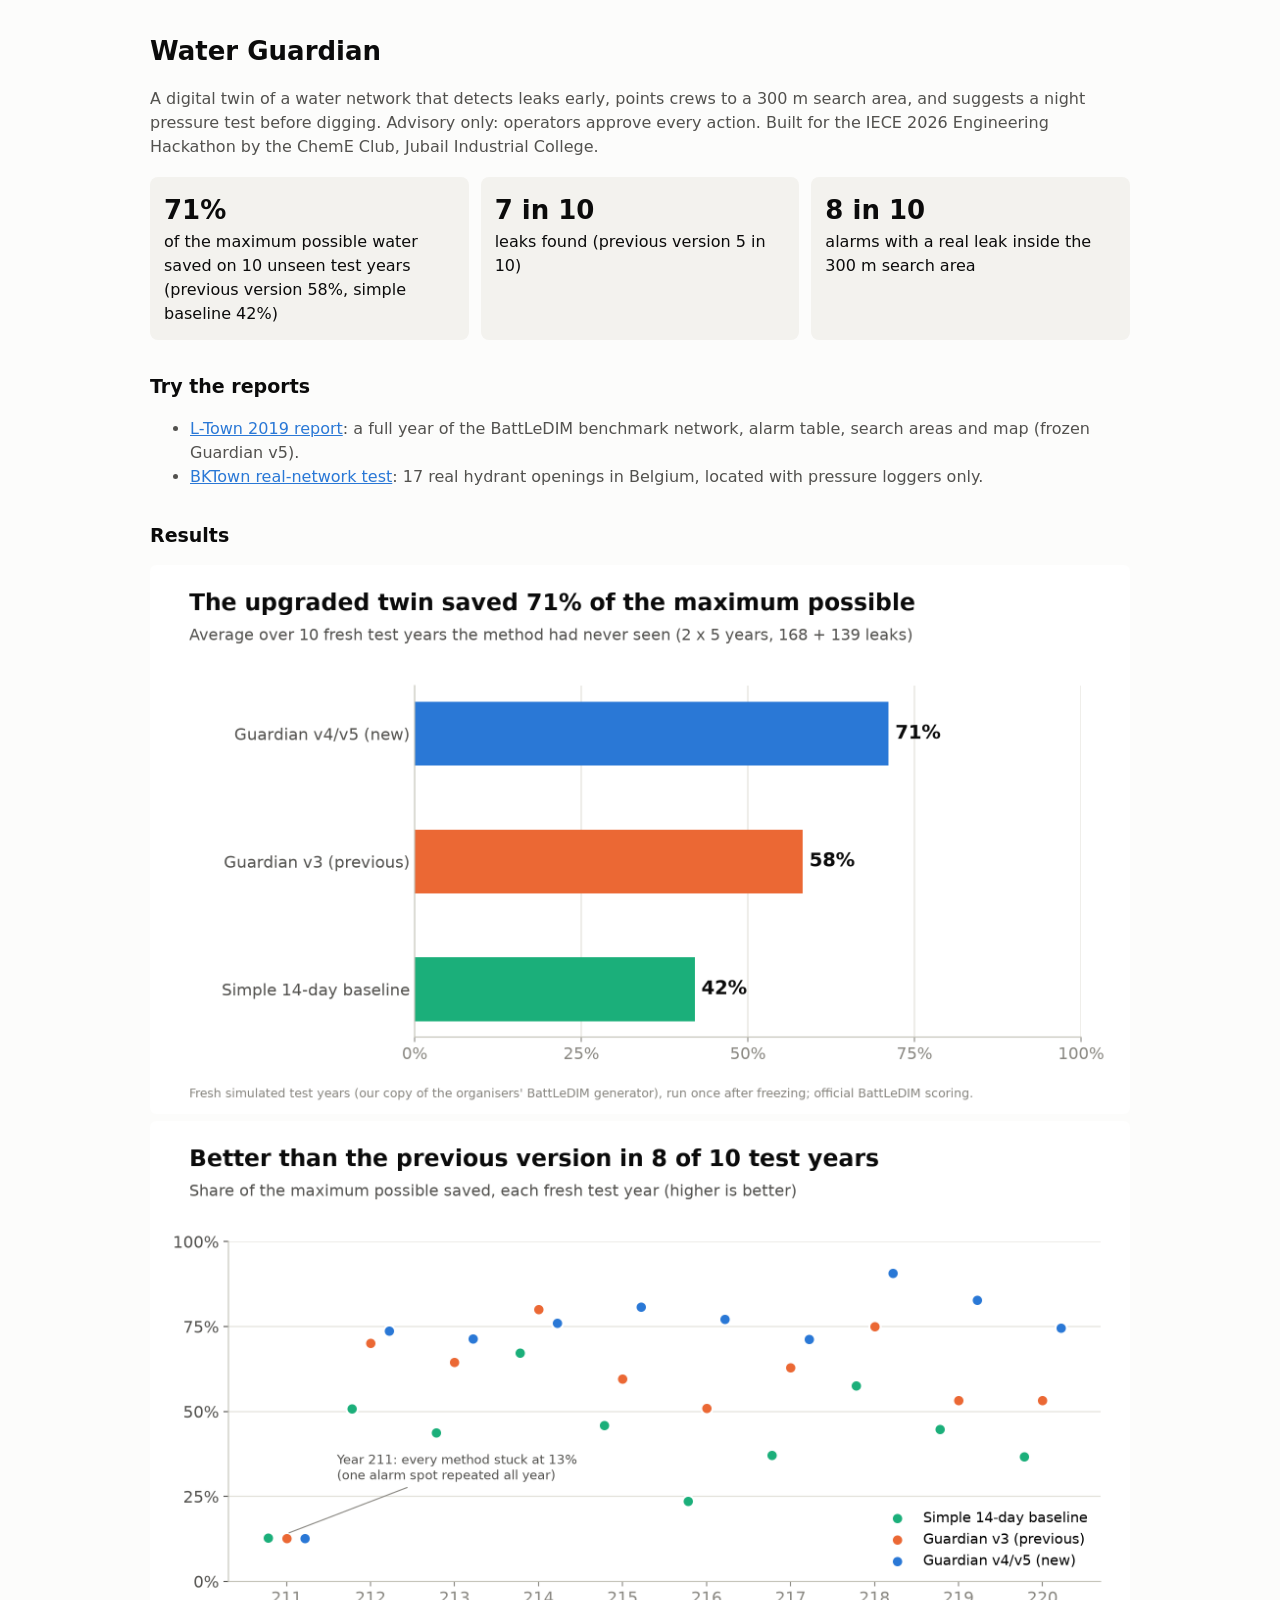
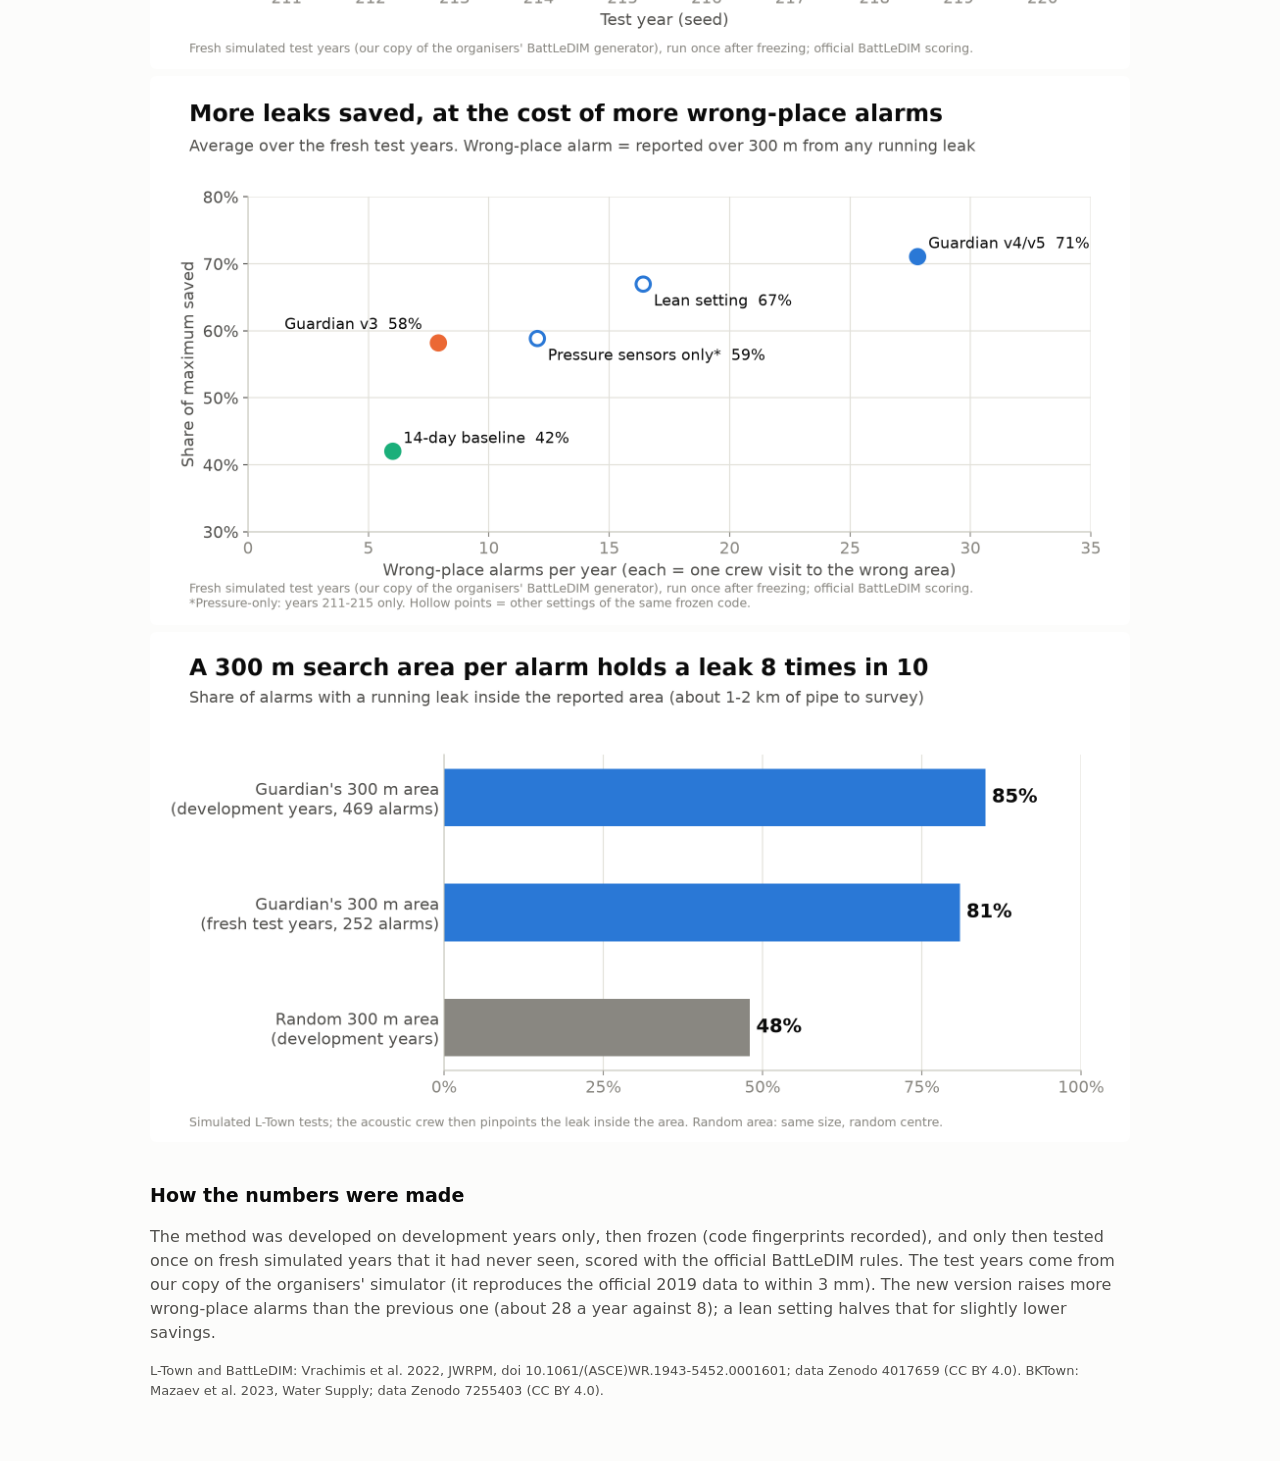
==== index.html @ d19743f0 "Water Guardian demo pages (frozen v5 reports, BKTown test, result figures) Co-Authored-By: Claude Op" ====
<!doctype html><html lang="en"><head><meta charset="utf-8"><meta name="viewport" content="width=device-width,initial-scale=1"><title>Water Guardian demo</title><style>:root{--bg:#fcfcfb;--ink:#0b0b0b;--ink2:#52514e;--line:#e1e0d9;--card:#f3f2ee;--accent:#2a78d6}
@media (prefers-color-scheme: dark){:root:not([data-theme="light"]){--bg:#1a1a19;--ink:#f0efec;--ink2:#c3c2b7;--line:#2c2c2a;--card:#242422;--accent:#3987e5}}
:root[data-theme="dark"]{--bg:#1a1a19;--ink:#f0efec;--ink2:#c3c2b7;--line:#2c2c2a;--card:#242422;--accent:#3987e5}
body{font-family:system-ui,"Segoe UI",sans-serif;max-width:980px;margin:0 auto;padding:24px 16px 48px;background:var(--bg);color:var(--ink);line-height:1.5}
h1{font-size:26px;margin:8px 0} h2{font-size:19px;margin-top:32px} p,li{color:var(--ink2)} a{color:var(--accent)}
.cards{display:grid;grid-template-columns:repeat(auto-fit,minmax(200px,1fr));gap:12px;margin:18px 0}
.card{background:var(--card);border-radius:8px;padding:14px} .card b{display:block;font-size:26px;color:var(--ink)}
img{max-width:100%;height:auto;border-radius:6px;background:#fff} table{border-collapse:collapse;width:100%;font-size:14px}
td,th{border-bottom:1px solid var(--line);padding:6px;text-align:left} .wrap{overflow-x:auto} .small{font-size:13px}</style></head><body><h1>Water Guardian</h1>
<p>A digital twin of a water network that detects leaks early, points crews to a 300 m search area, and suggests a night
pressure test before digging. Advisory only: operators approve every action. Built for the IECE 2026 Engineering
Hackathon by the ChemE Club, Jubail Industrial College.</p>
<div class="cards"><div class="card"><b>71%</b>of the maximum possible water saved on 10 unseen test years (previous version 58%, simple baseline 42%)</div>
<div class="card"><b>7 in 10</b>leaks found (previous version 5 in 10)</div>
<div class="card"><b>8 in 10</b>alarms with a real leak inside the 300 m search area</div></div>
<h2>Try the reports</h2><ul>
<li><a href="ltown_2019.html">L-Town 2019 report</a>: a full year of the BattLeDIM benchmark network, alarm table, search areas and map (frozen Guardian v5).</li>
<li><a href="bktown.html">BKTown real-network test</a>: 17 real hydrant openings in Belgium, located with pressure loggers only.</li></ul>
<h2>Results</h2>
<img src="figures/1_headline_savings.png" alt="Share of the maximum saved: 71% new, 58% previous, 42% baseline">
<img src="figures/3_every_year.png" alt="Share saved in each of the 10 test years">
<img src="figures/4_tradeoff_alarms.png" alt="Savings versus wrong-place alarms">
<img src="figures/5_search_area.png" alt="Search area hit rate">
<h2>How the numbers were made</h2>
<p>The method was developed on development years only, then frozen (code fingerprints recorded), and only then tested once
on fresh simulated years that it had never seen, scored with the official BattLeDIM rules. The test years come from our
copy of the organisers' simulator (it reproduces the official 2019 data to within 3 mm). The new version raises more
wrong-place alarms than the previous one (about 28 a year against 8); a lean setting halves that for slightly lower savings.</p>
<p class="small">L-Town and BattLeDIM: Vrachimis et al. 2022, JWRPM, doi 10.1061/(ASCE)WR.1943-5452.0001601; data Zenodo 4017659 (CC BY 4.0).
BKTown: Mazaev et al. 2023, Water Supply; data Zenodo 7255403 (CC BY 4.0).</p></body></html>
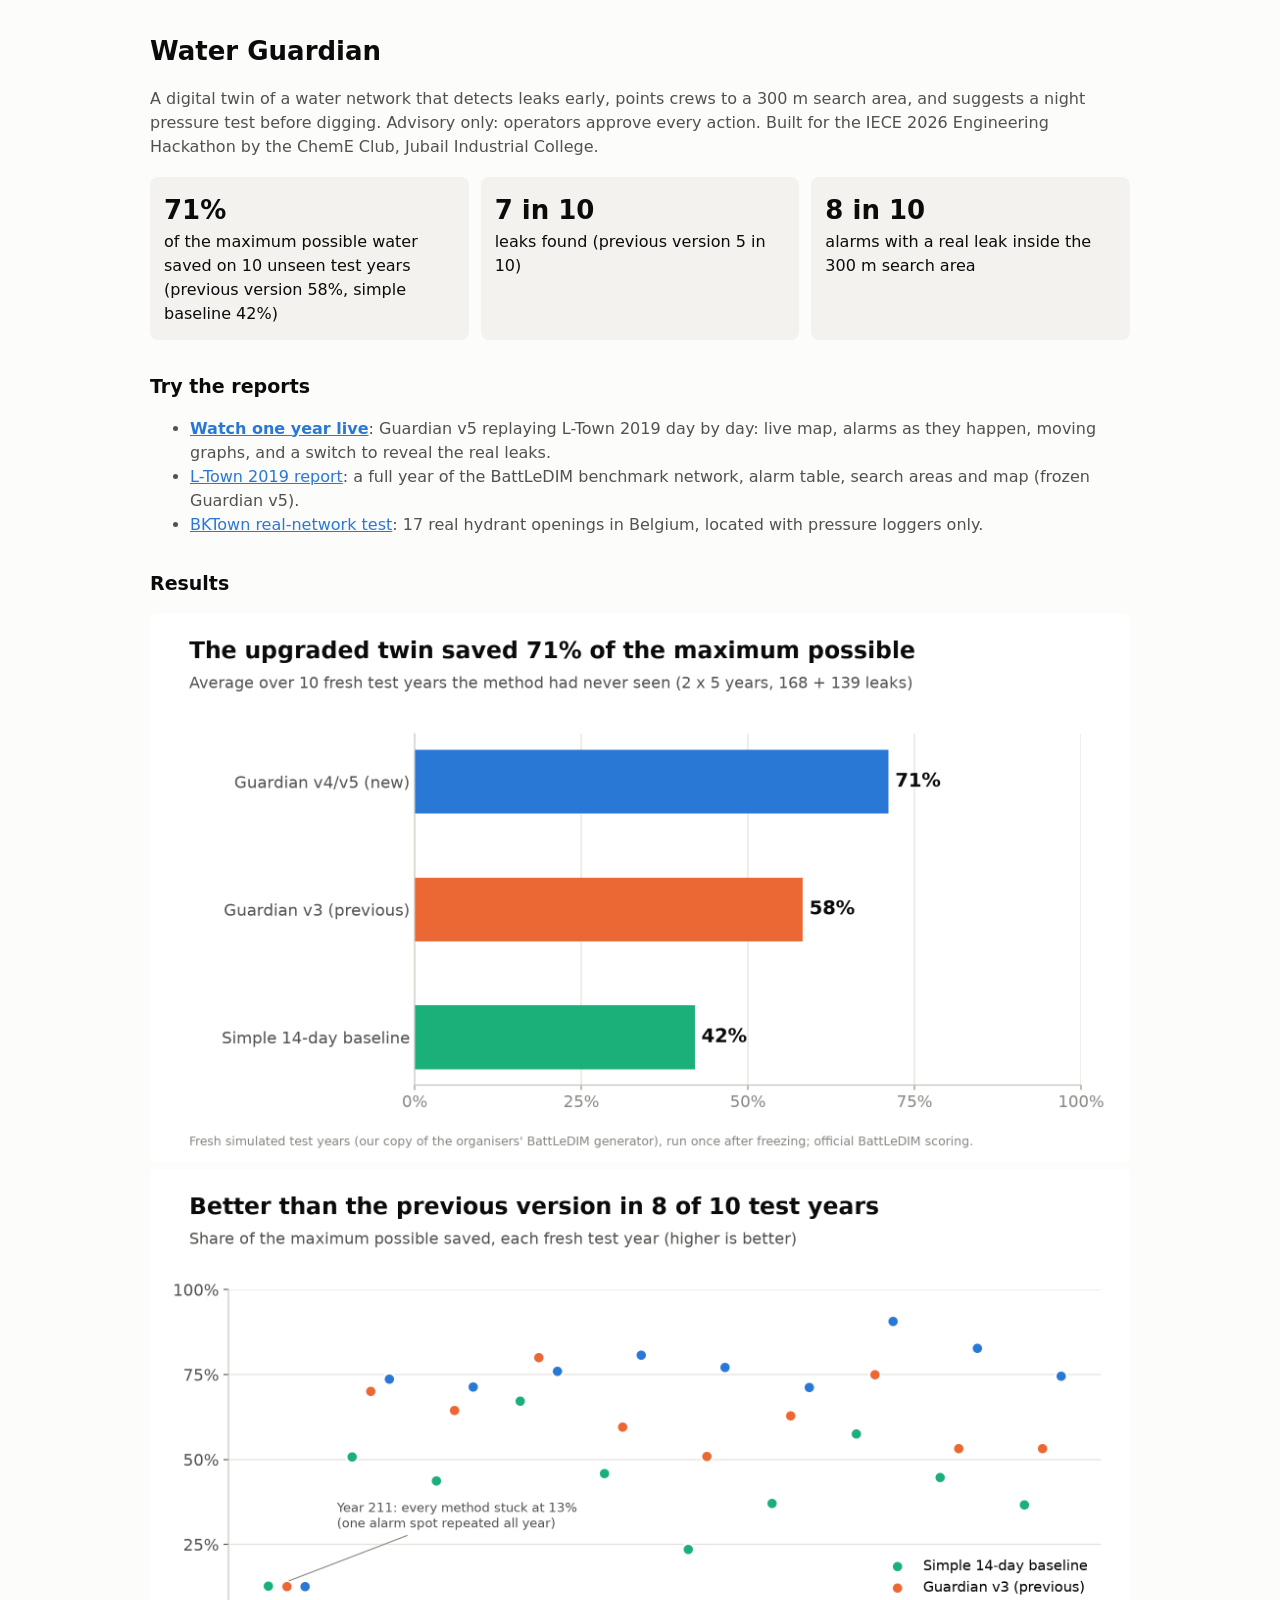
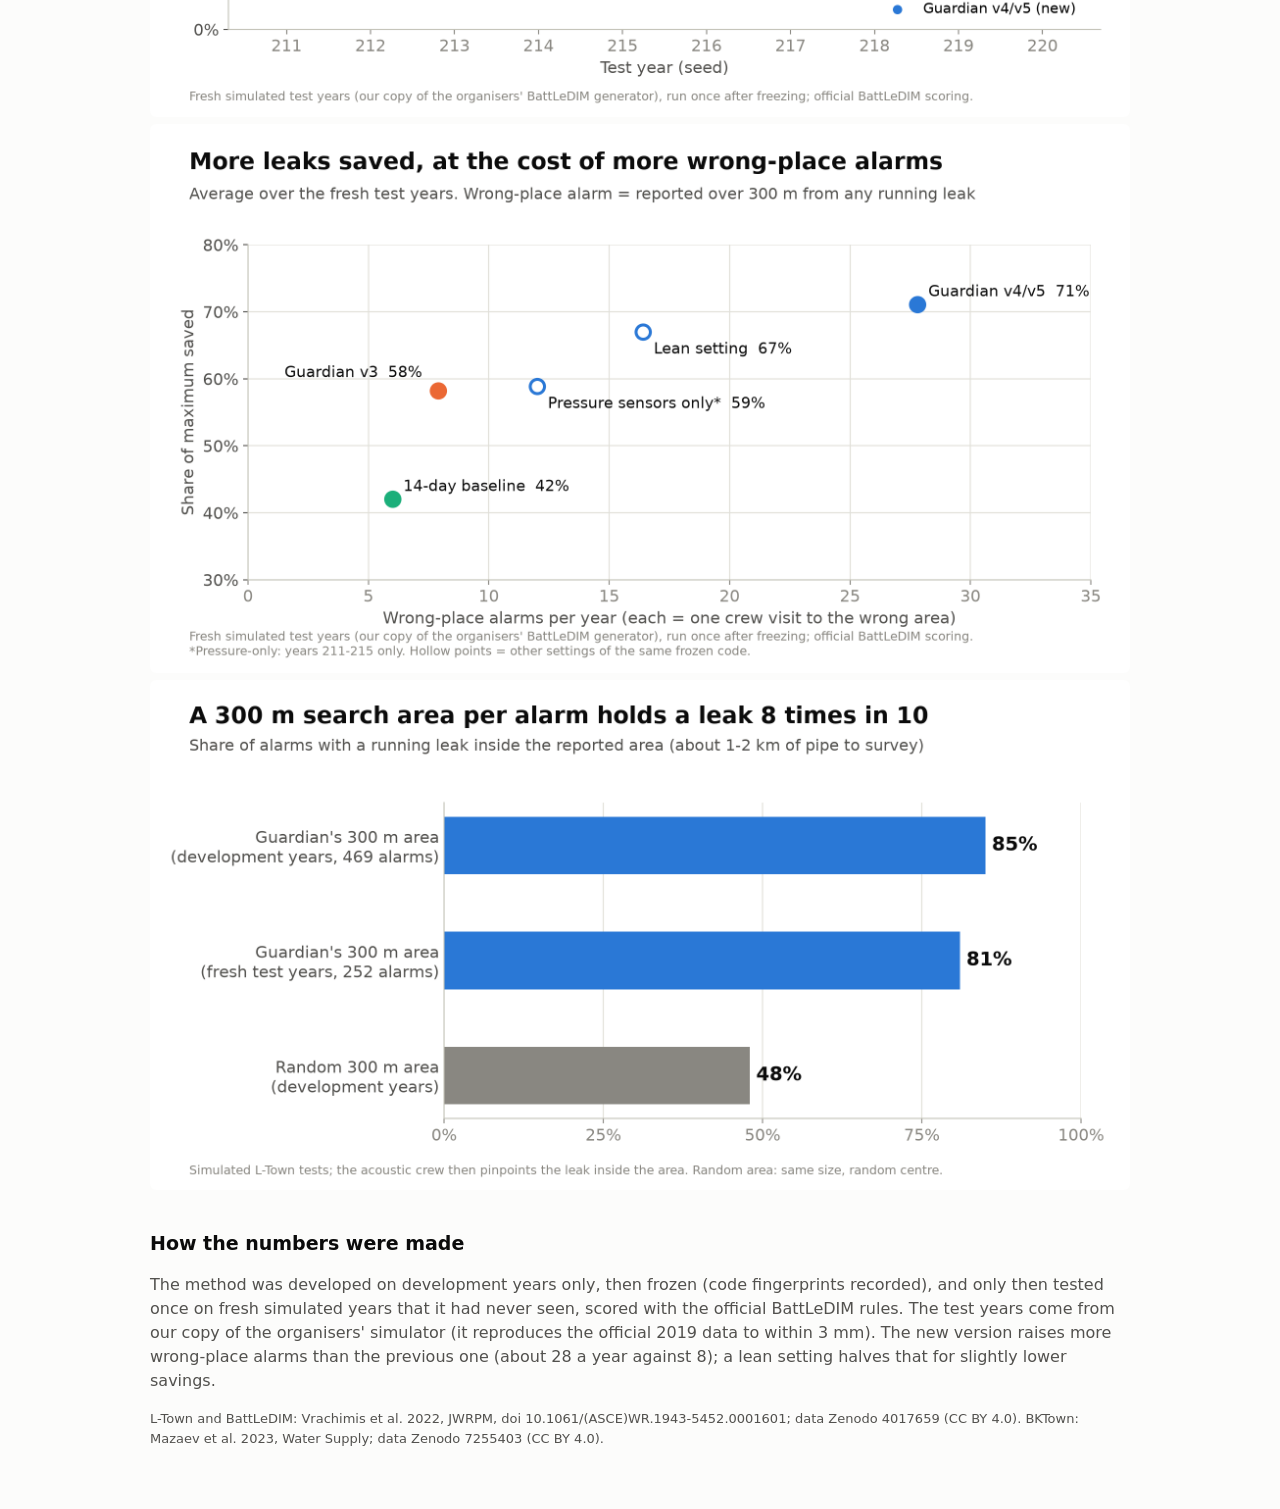
==== commit 606f06cc: "Add the one-year live replay (frozen Guardian v5) Co-Authored-By: Claude Opus 5.5 <noreply@anthropic" ====
--- a/index.html
+++ b/index.html
@@ -14,6 +14,7 @@
 <div class="card"><b>7 in 10</b>leaks found (previous version 5 in 10)</div>
 <div class="card"><b>8 in 10</b>alarms with a real leak inside the 300 m search area</div></div>
 <h2>Try the reports</h2><ul>
+<li><a href="replay.html"><b>Watch one year live</b></a>: Guardian v5 replaying L-Town 2019 day by day: live map, alarms as they happen, moving graphs, and a switch to reveal the real leaks.</li>
 <li><a href="ltown_2019.html">L-Town 2019 report</a>: a full year of the BattLeDIM benchmark network, alarm table, search areas and map (frozen Guardian v5).</li>
 <li><a href="bktown.html">BKTown real-network test</a>: 17 real hydrant openings in Belgium, located with pressure loggers only.</li></ul>
 <h2>Results</h2>
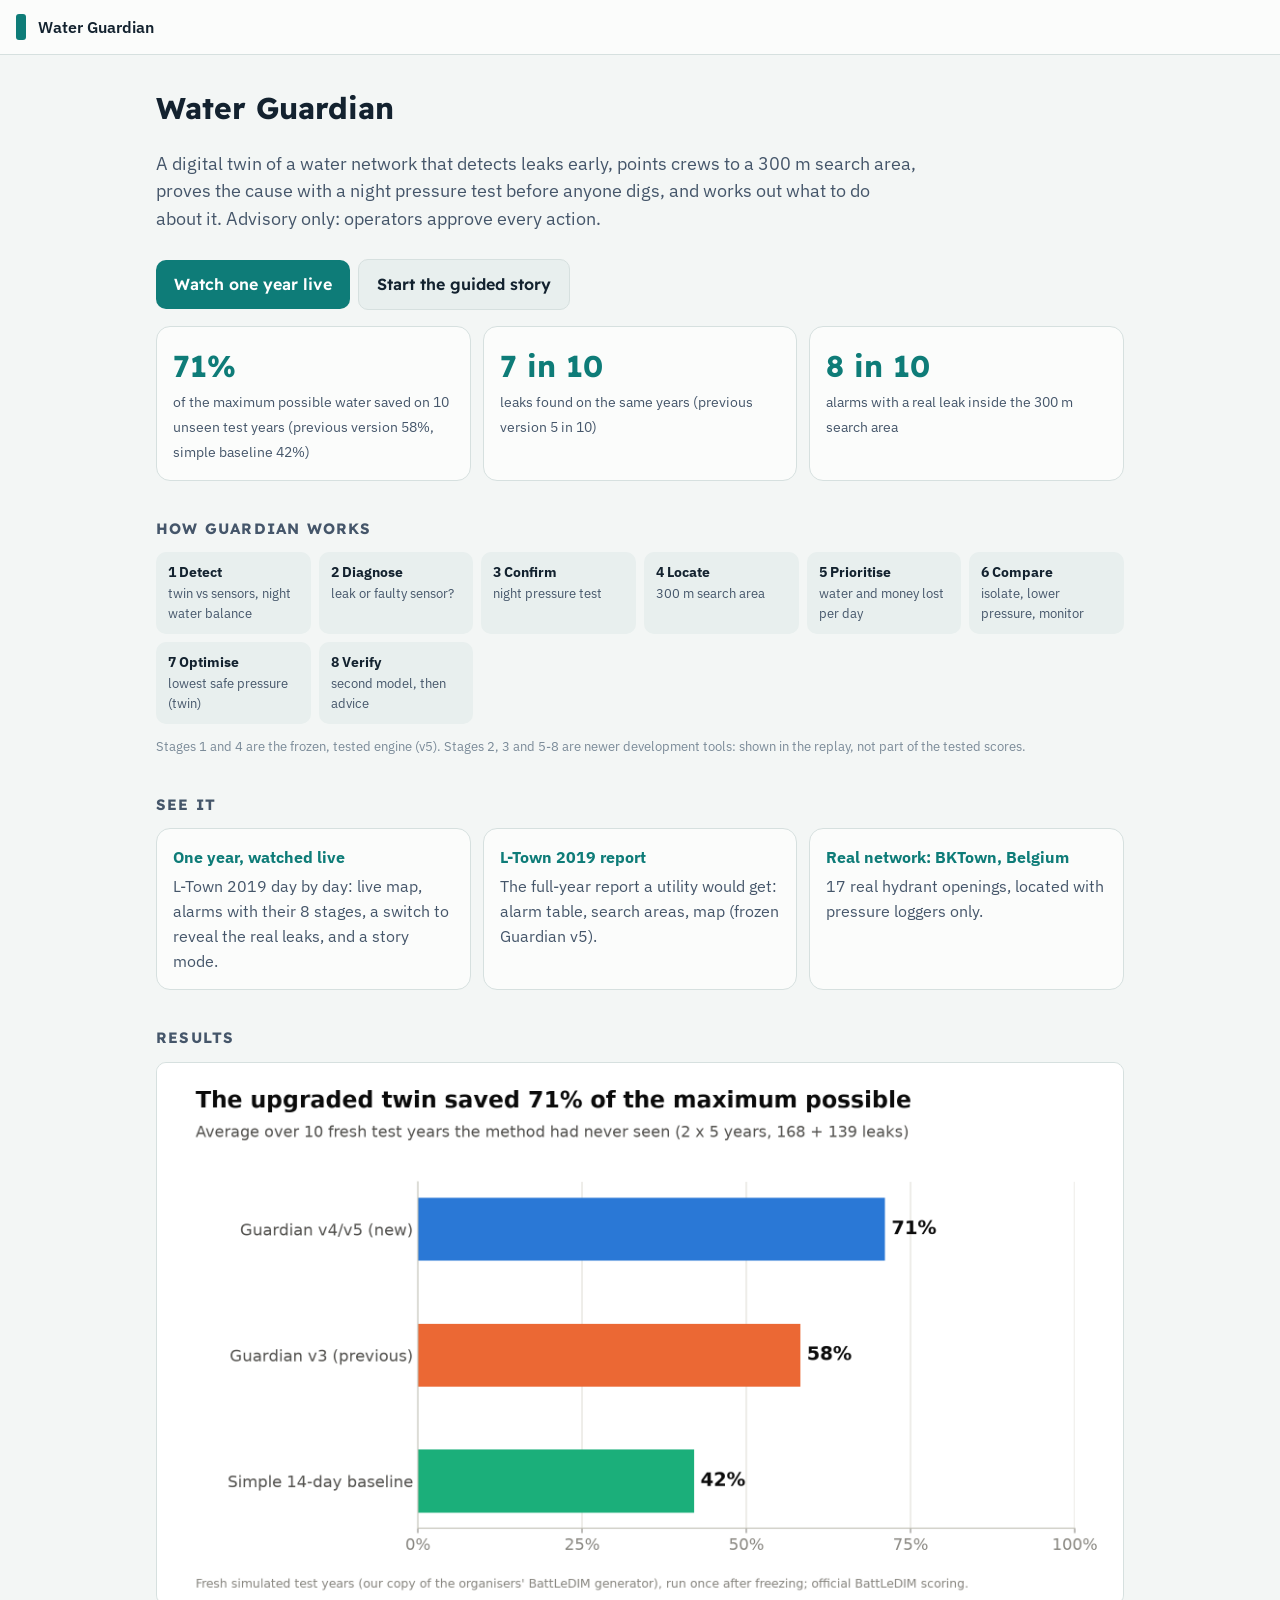
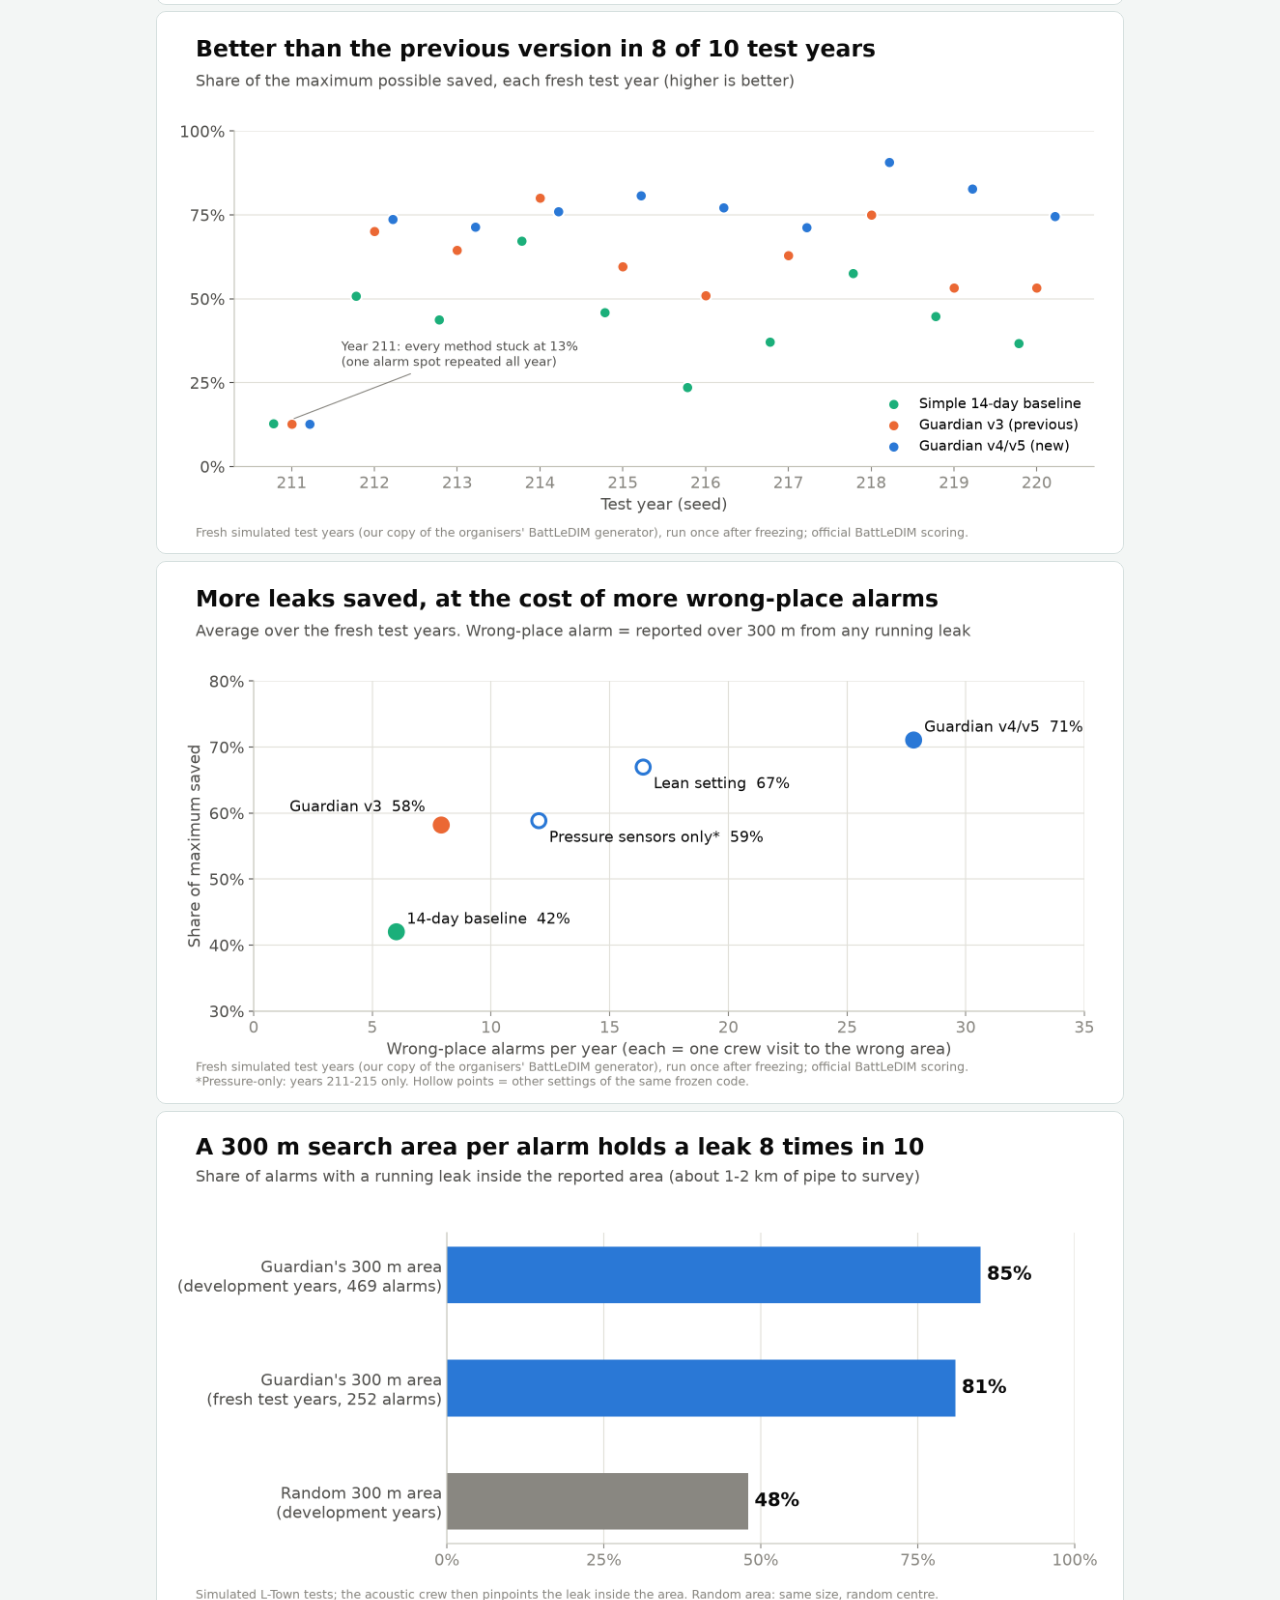
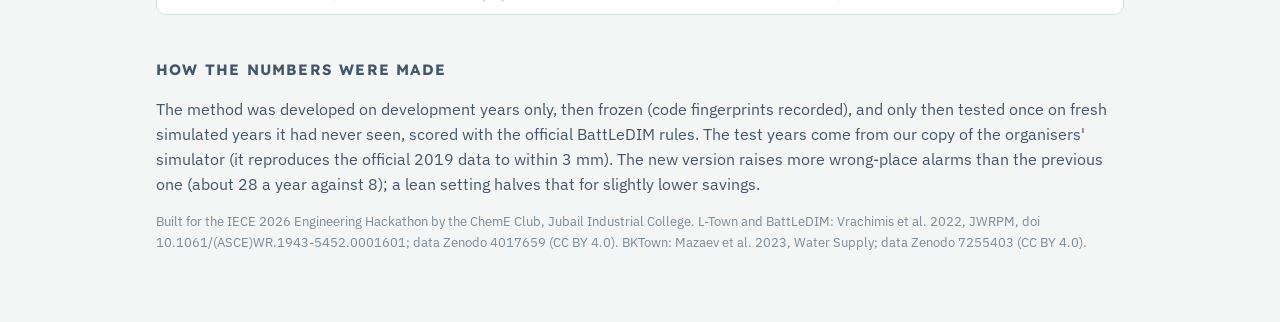
==== commit cd316954: "Site redesign in the replay's style; replay opens story mode from #story" ====
--- a/index.html
+++ b/index.html
@@ -1,31 +1,44 @@
-<!doctype html><html lang="en"><head><meta charset="utf-8"><meta name="viewport" content="width=device-width,initial-scale=1"><title>Water Guardian demo</title><style>:root{--bg:#fcfcfb;--ink:#0b0b0b;--ink2:#52514e;--line:#e1e0d9;--card:#f3f2ee;--accent:#2a78d6}
-@media (prefers-color-scheme: dark){:root:not([data-theme="light"]){--bg:#1a1a19;--ink:#f0efec;--ink2:#c3c2b7;--line:#2c2c2a;--card:#242422;--accent:#3987e5}}
-:root[data-theme="dark"]{--bg:#1a1a19;--ink:#f0efec;--ink2:#c3c2b7;--line:#2c2c2a;--card:#242422;--accent:#3987e5}
-body{font-family:system-ui,"Segoe UI",sans-serif;max-width:980px;margin:0 auto;padding:24px 16px 48px;background:var(--bg);color:var(--ink);line-height:1.5}
-h1{font-size:26px;margin:8px 0} h2{font-size:19px;margin-top:32px} p,li{color:var(--ink2)} a{color:var(--accent)}
-.cards{display:grid;grid-template-columns:repeat(auto-fit,minmax(200px,1fr));gap:12px;margin:18px 0}
-.card{background:var(--card);border-radius:8px;padding:14px} .card b{display:block;font-size:26px;color:var(--ink)}
-img{max-width:100%;height:auto;border-radius:6px;background:#fff} table{border-collapse:collapse;width:100%;font-size:14px}
-td,th{border-bottom:1px solid var(--line);padding:6px;text-align:left} .wrap{overflow-x:auto} .small{font-size:13px}</style></head><body><h1>Water Guardian</h1>
-<p>A digital twin of a water network that detects leaks early, points crews to a 300 m search area, and suggests a night
-pressure test before digging. Advisory only: operators approve every action. Built for the IECE 2026 Engineering
-Hackathon by the ChemE Club, Jubail Industrial College.</p>
-<div class="cards"><div class="card"><b>71%</b>of the maximum possible water saved on 10 unseen test years (previous version 58%, simple baseline 42%)</div>
-<div class="card"><b>7 in 10</b>leaks found (previous version 5 in 10)</div>
-<div class="card"><b>8 in 10</b>alarms with a real leak inside the 300 m search area</div></div>
-<h2>Try the reports</h2><ul>
-<li><a href="replay.html"><b>Watch one year live</b></a>: Guardian v5 replaying L-Town 2019 day by day: live map, alarms as they happen, moving graphs, and a switch to reveal the real leaks.</li>
-<li><a href="ltown_2019.html">L-Town 2019 report</a>: a full year of the BattLeDIM benchmark network, alarm table, search areas and map (frozen Guardian v5).</li>
-<li><a href="bktown.html">BKTown real-network test</a>: 17 real hydrant openings in Belgium, located with pressure loggers only.</li></ul>
+<!doctype html><html lang="en"><head><meta charset="utf-8"><meta name="viewport" content="width=device-width,initial-scale=1"><title>Water Guardian</title><link rel="preconnect" href="https://fonts.googleapis.com"><link href="https://fonts.googleapis.com/css2?family=IBM+Plex+Sans:wght@400;500;600;700&family=Readex+Pro:wght@500;600;700&display=swap" rel="stylesheet"><style>:root{--bg:#F3F6F5;--panel:#FBFCFB;--ink:#13222F;--ink2:#45566A;--muted:#7A8A98;--line:#D6E0DF;--accent:#0E7C78;--card:#E8EFEE;--onaccent:#FFFFFF;--hit:#0E8A5F;--miss:#E07A1F}
+@media (prefers-color-scheme: dark){:root:not([data-theme="light"]){--bg:#0D1B2A;--panel:#13263A;--ink:#EEF4F3;--ink2:#B4C7CC;--muted:#7F96A3;--line:#2A4862;--accent:#3CC4BC;--card:#1A3149;--onaccent:#0D1B2A;--hit:#3CC48A;--miss:#F0A040}}
+:root[data-theme="dark"]{--bg:#0D1B2A;--panel:#13263A;--ink:#EEF4F3;--ink2:#B4C7CC;--muted:#7F96A3;--line:#2A4862;--accent:#3CC4BC;--card:#1A3149;--onaccent:#0D1B2A;--hit:#3CC48A;--miss:#F0A040}
+*{box-sizing:border-box} body{margin:0;background:var(--bg);color:var(--ink);font-family:"IBM Plex Sans",system-ui,"Segoe UI",sans-serif;line-height:1.55;font-variant-numeric:tabular-nums}
+h1,h2,.big,.card b,.btn{font-family:"Readex Pro","IBM Plex Sans",system-ui,sans-serif}
+.bar{display:flex;align-items:center;gap:12px;padding:14px 16px;background:var(--panel);border-bottom:1px solid var(--line)} .bar a{color:var(--ink);text-decoration:none;font-weight:600}
+.brand{width:10px;height:26px;border-radius:3px;background:var(--accent);display:inline-block}
+main{max-width:1000px;margin:0 auto;padding:20px 16px 56px} h1{font-size:30px;margin:10px 0 6px} h2{font-size:15px;letter-spacing:1.2px;text-transform:uppercase;color:var(--ink2);margin:36px 0 12px}
+p,li{color:var(--ink2)} a{color:var(--accent)} .lead{font-size:18px;color:var(--ink2);max-width:760px}
+.btn{display:inline-block;background:var(--accent);color:var(--onaccent);padding:12px 18px;border-radius:10px;font-weight:600;text-decoration:none;margin:8px 8px 0 0} .btn.ghost{background:var(--card);color:var(--ink);border:1px solid var(--line)}
+.cards{display:grid;grid-template-columns:repeat(auto-fit,minmax(210px,1fr));gap:12px;margin:16px 0}
+.card{background:var(--panel);border:1px solid var(--line);border-radius:14px;padding:16px} .card b{display:block;font-size:30px;color:var(--accent)} .card span{font-size:14px;color:var(--ink2)}
+.stages{display:grid;grid-template-columns:repeat(auto-fit,minmax(150px,1fr));gap:8px} .st{background:var(--card);border-radius:10px;padding:10px 12px;font-size:13px;color:var(--ink2)} .st b{display:block;color:var(--ink);font-size:14px}
+.links{display:grid;grid-template-columns:repeat(auto-fit,minmax(260px,1fr));gap:12px} .links a{display:block;background:var(--panel);border:1px solid var(--line);border-radius:14px;padding:16px;text-decoration:none;color:var(--ink2)} .links a b{display:block;color:var(--accent);font-size:16px;margin-bottom:4px}
+img{max-width:100%;height:auto;border-radius:10px;background:#fff;border:1px solid var(--line)} table{border-collapse:collapse;width:100%;font-size:14px}
+td,th{border-bottom:1px solid var(--line);padding:6px;text-align:left} .wrap{overflow-x:auto} .small{font-size:13px;color:var(--muted)}</style></head><body><div class="bar"><span class="brand"></span><a href="index.html">Water Guardian</a></div><main><h1>Water Guardian</h1>
+<p class="lead">A digital twin of a water network that detects leaks early, points crews to a 300 m search area, proves the cause
+with a night pressure test before anyone digs, and works out what to do about it. Advisory only: operators approve every action.</p>
+<a class="btn" href="replay.html">Watch one year live</a><a class="btn ghost" href="replay.html#story">Start the guided story</a>
+<div class="cards"><div class="card"><b>71%</b><span>of the maximum possible water saved on 10 unseen test years (previous version 58%, simple baseline 42%)</span></div>
+<div class="card"><b>7 in 10</b><span>leaks found on the same years (previous version 5 in 10)</span></div>
+<div class="card"><b>8 in 10</b><span>alarms with a real leak inside the 300 m search area</span></div></div>
+<h2>How Guardian works</h2>
+<div class="stages"><div class="st"><b>1 Detect</b>twin vs sensors, night water balance</div><div class="st"><b>2 Diagnose</b>leak or faulty sensor?</div>
+<div class="st"><b>3 Confirm</b>night pressure test</div><div class="st"><b>4 Locate</b>300 m search area</div><div class="st"><b>5 Prioritise</b>water and money lost per day</div>
+<div class="st"><b>6 Compare</b>isolate, lower pressure, monitor</div><div class="st"><b>7 Optimise</b>lowest safe pressure (twin)</div><div class="st"><b>8 Verify</b>second model, then advice</div></div>
+<p class="small">Stages 1 and 4 are the frozen, tested engine (v5). Stages 2, 3 and 5-8 are newer development tools: shown in the replay, not part of the tested scores.</p>
+<h2>See it</h2><div class="links">
+<a href="replay.html"><b>One year, watched live</b>L-Town 2019 day by day: live map, alarms with their 8 stages, a switch to reveal the real leaks, and a story mode.</a>
+<a href="ltown_2019.html"><b>L-Town 2019 report</b>The full-year report a utility would get: alarm table, search areas, map (frozen Guardian v5).</a>
+<a href="bktown.html"><b>Real network: BKTown, Belgium</b>17 real hydrant openings, located with pressure loggers only.</a></div>
 <h2>Results</h2>
 <img src="figures/1_headline_savings.png" alt="Share of the maximum saved: 71% new, 58% previous, 42% baseline">
 <img src="figures/3_every_year.png" alt="Share saved in each of the 10 test years">
 <img src="figures/4_tradeoff_alarms.png" alt="Savings versus wrong-place alarms">
 <img src="figures/5_search_area.png" alt="Search area hit rate">
 <h2>How the numbers were made</h2>
-<p>The method was developed on development years only, then frozen (code fingerprints recorded), and only then tested once
-on fresh simulated years that it had never seen, scored with the official BattLeDIM rules. The test years come from our
-copy of the organisers' simulator (it reproduces the official 2019 data to within 3 mm). The new version raises more
-wrong-place alarms than the previous one (about 28 a year against 8); a lean setting halves that for slightly lower savings.</p>
-<p class="small">L-Town and BattLeDIM: Vrachimis et al. 2022, JWRPM, doi 10.1061/(ASCE)WR.1943-5452.0001601; data Zenodo 4017659 (CC BY 4.0).
-BKTown: Mazaev et al. 2023, Water Supply; data Zenodo 7255403 (CC BY 4.0).</p></body></html>+<p>The method was developed on development years only, then frozen (code fingerprints recorded), and only then tested once on fresh
+simulated years it had never seen, scored with the official BattLeDIM rules. The test years come from our copy of the organisers'
+simulator (it reproduces the official 2019 data to within 3 mm). The new version raises more wrong-place alarms than the previous one
+(about 28 a year against 8); a lean setting halves that for slightly lower savings.</p>
+<p class="small">Built for the IECE 2026 Engineering Hackathon by the ChemE Club, Jubail Industrial College.
+L-Town and BattLeDIM: Vrachimis et al. 2022, JWRPM, doi 10.1061/(ASCE)WR.1943-5452.0001601; data Zenodo 4017659 (CC BY 4.0).
+BKTown: Mazaev et al. 2023, Water Supply; data Zenodo 7255403 (CC BY 4.0).</p></main></body></html>
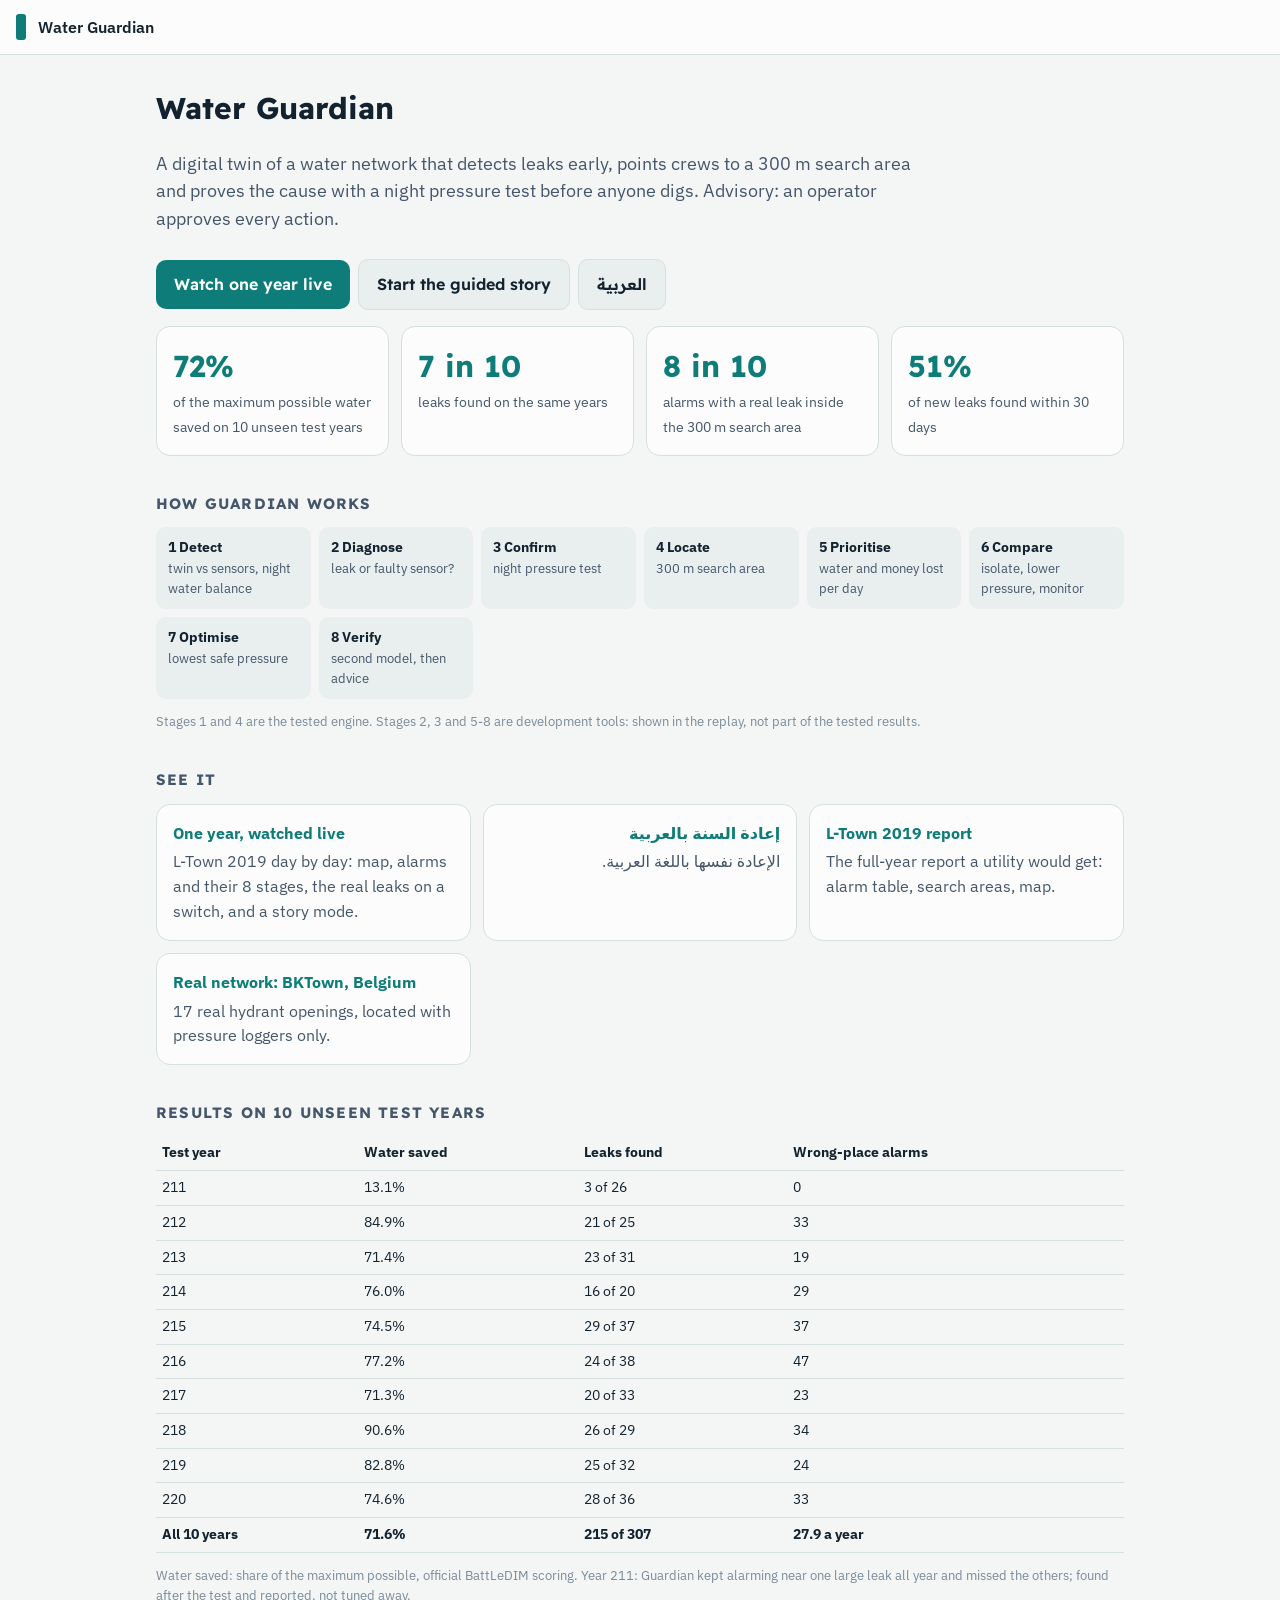
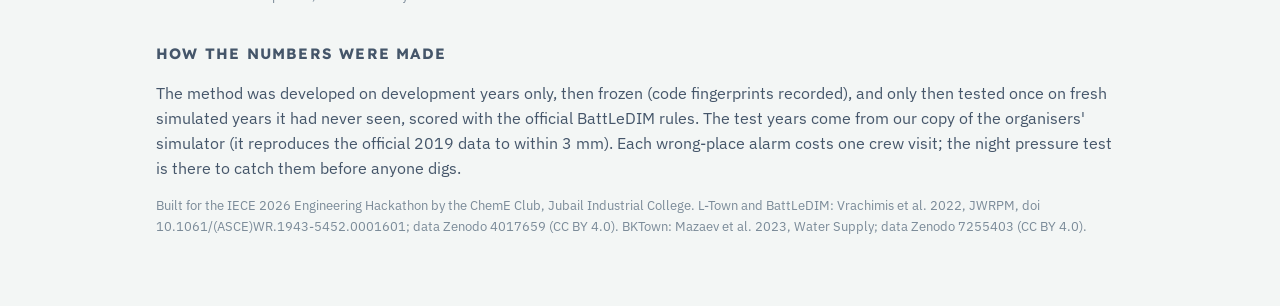
==== commit 9ba03f8a: "Site: Guardian's own results only (72%, 7 in 10, 8 in 10, 51% within 30 days; per-year table), short" ====
--- a/index.html
+++ b/index.html
@@ -14,31 +14,32 @@
 .links{display:grid;grid-template-columns:repeat(auto-fit,minmax(260px,1fr));gap:12px} .links a{display:block;background:var(--panel);border:1px solid var(--line);border-radius:14px;padding:16px;text-decoration:none;color:var(--ink2)} .links a b{display:block;color:var(--accent);font-size:16px;margin-bottom:4px}
 img{max-width:100%;height:auto;border-radius:10px;background:#fff;border:1px solid var(--line)} table{border-collapse:collapse;width:100%;font-size:14px}
 td,th{border-bottom:1px solid var(--line);padding:6px;text-align:left} .wrap{overflow-x:auto} .small{font-size:13px;color:var(--muted)}</style></head><body><div class="bar"><span class="brand"></span><a href="index.html">Water Guardian</a></div><main><h1>Water Guardian</h1>
-<p class="lead">A digital twin of a water network that detects leaks early, points crews to a 300 m search area, proves the cause
-with a night pressure test before anyone digs, and works out what to do about it. Advisory only: operators approve every action.</p>
-<a class="btn" href="replay.html">Watch one year live</a><a class="btn ghost" href="replay.html#story">Start the guided story</a>
-<div class="cards"><div class="card"><b>71%</b><span>of the maximum possible water saved on 10 unseen test years (previous version 58%, simple baseline 42%)</span></div>
-<div class="card"><b>7 in 10</b><span>leaks found on the same years (previous version 5 in 10)</span></div>
-<div class="card"><b>8 in 10</b><span>alarms with a real leak inside the 300 m search area</span></div></div>
+<p class="lead">A digital twin of a water network that detects leaks early, points crews to a 300 m search area and proves the
+cause with a night pressure test before anyone digs. Advisory: an operator approves every action.</p>
+<a class="btn" href="replay.html">Watch one year live</a><a class="btn ghost" href="replay.html#story">Start the guided story</a><a class="btn ghost" href="replay_ar.html" lang="ar">العربية</a>
+<div class="cards"><div class="card"><b>72%</b><span>of the maximum possible water saved on 10 unseen test years</span></div>
+<div class="card"><b>7 in 10</b><span>leaks found on the same years</span></div>
+<div class="card"><b>8 in 10</b><span>alarms with a real leak inside the 300 m search area</span></div>
+<div class="card"><b>51%</b><span>of new leaks found within 30 days</span></div></div>
 <h2>How Guardian works</h2>
 <div class="stages"><div class="st"><b>1 Detect</b>twin vs sensors, night water balance</div><div class="st"><b>2 Diagnose</b>leak or faulty sensor?</div>
 <div class="st"><b>3 Confirm</b>night pressure test</div><div class="st"><b>4 Locate</b>300 m search area</div><div class="st"><b>5 Prioritise</b>water and money lost per day</div>
-<div class="st"><b>6 Compare</b>isolate, lower pressure, monitor</div><div class="st"><b>7 Optimise</b>lowest safe pressure (twin)</div><div class="st"><b>8 Verify</b>second model, then advice</div></div>
-<p class="small">Stages 1 and 4 are the frozen, tested engine (v5). Stages 2, 3 and 5-8 are newer development tools: shown in the replay, not part of the tested scores.</p>
+<div class="st"><b>6 Compare</b>isolate, lower pressure, monitor</div><div class="st"><b>7 Optimise</b>lowest safe pressure</div><div class="st"><b>8 Verify</b>second model, then advice</div></div>
+<p class="small">Stages 1 and 4 are the tested engine. Stages 2, 3 and 5-8 are development tools: shown in the replay, not part of the tested results.</p>
 <h2>See it</h2><div class="links">
-<a href="replay.html"><b>One year, watched live</b>L-Town 2019 day by day: live map, alarms with their 8 stages, a switch to reveal the real leaks, and a story mode.</a>
-<a href="ltown_2019.html"><b>L-Town 2019 report</b>The full-year report a utility would get: alarm table, search areas, map (frozen Guardian v5).</a>
+<a href="replay.html"><b>One year, watched live</b>L-Town 2019 day by day: map, alarms and their 8 stages, the real leaks on a switch, and a story mode.</a>
+<a href="replay_ar.html" lang="ar" dir="rtl"><b>إعادة السنة بالعربية</b>الإعادة نفسها باللغة العربية.</a>
+<a href="ltown_2019.html"><b>L-Town 2019 report</b>The full-year report a utility would get: alarm table, search areas, map.</a>
 <a href="bktown.html"><b>Real network: BKTown, Belgium</b>17 real hydrant openings, located with pressure loggers only.</a></div>
-<h2>Results</h2>
-<img src="figures/1_headline_savings.png" alt="Share of the maximum saved: 71% new, 58% previous, 42% baseline">
-<img src="figures/3_every_year.png" alt="Share saved in each of the 10 test years">
-<img src="figures/4_tradeoff_alarms.png" alt="Savings versus wrong-place alarms">
-<img src="figures/5_search_area.png" alt="Search area hit rate">
+<h2>Results on 10 unseen test years</h2>
+<div class="wrap"><table><tr><th>Test year</th><th>Water saved</th><th>Leaks found</th><th>Wrong-place alarms</th></tr><tr><td>211</td><td>13.1%</td><td>3 of 26</td><td>0</td></tr><tr><td>212</td><td>84.9%</td><td>21 of 25</td><td>33</td></tr><tr><td>213</td><td>71.4%</td><td>23 of 31</td><td>19</td></tr><tr><td>214</td><td>76.0%</td><td>16 of 20</td><td>29</td></tr><tr><td>215</td><td>74.5%</td><td>29 of 37</td><td>37</td></tr><tr><td>216</td><td>77.2%</td><td>24 of 38</td><td>47</td></tr><tr><td>217</td><td>71.3%</td><td>20 of 33</td><td>23</td></tr><tr><td>218</td><td>90.6%</td><td>26 of 29</td><td>34</td></tr><tr><td>219</td><td>82.8%</td><td>25 of 32</td><td>24</td></tr><tr><td>220</td><td>74.6%</td><td>28 of 36</td><td>33</td></tr><tr><td><b>All 10 years</b></td><td><b>71.6%</b></td><td><b>215 of 307</b></td><td><b>27.9 a year</b></td></tr></table></div>
+<p class="small">Water saved: share of the maximum possible, official BattLeDIM scoring. Year 211: Guardian kept alarming near one
+large leak all year and missed the others; found after the test and reported, not tuned away.</p>
 <h2>How the numbers were made</h2>
 <p>The method was developed on development years only, then frozen (code fingerprints recorded), and only then tested once on fresh
 simulated years it had never seen, scored with the official BattLeDIM rules. The test years come from our copy of the organisers'
-simulator (it reproduces the official 2019 data to within 3 mm). The new version raises more wrong-place alarms than the previous one
-(about 28 a year against 8); a lean setting halves that for slightly lower savings.</p>
+simulator (it reproduces the official 2019 data to within 3 mm). Each wrong-place alarm costs one crew visit; the night pressure
+test is there to catch them before anyone digs.</p>
 <p class="small">Built for the IECE 2026 Engineering Hackathon by the ChemE Club, Jubail Industrial College.
 L-Town and BattLeDIM: Vrachimis et al. 2022, JWRPM, doi 10.1061/(ASCE)WR.1943-5452.0001601; data Zenodo 4017659 (CC BY 4.0).
 BKTown: Mazaev et al. 2023, Water Supply; data Zenodo 7255403 (CC BY 4.0).</p></main></body></html>
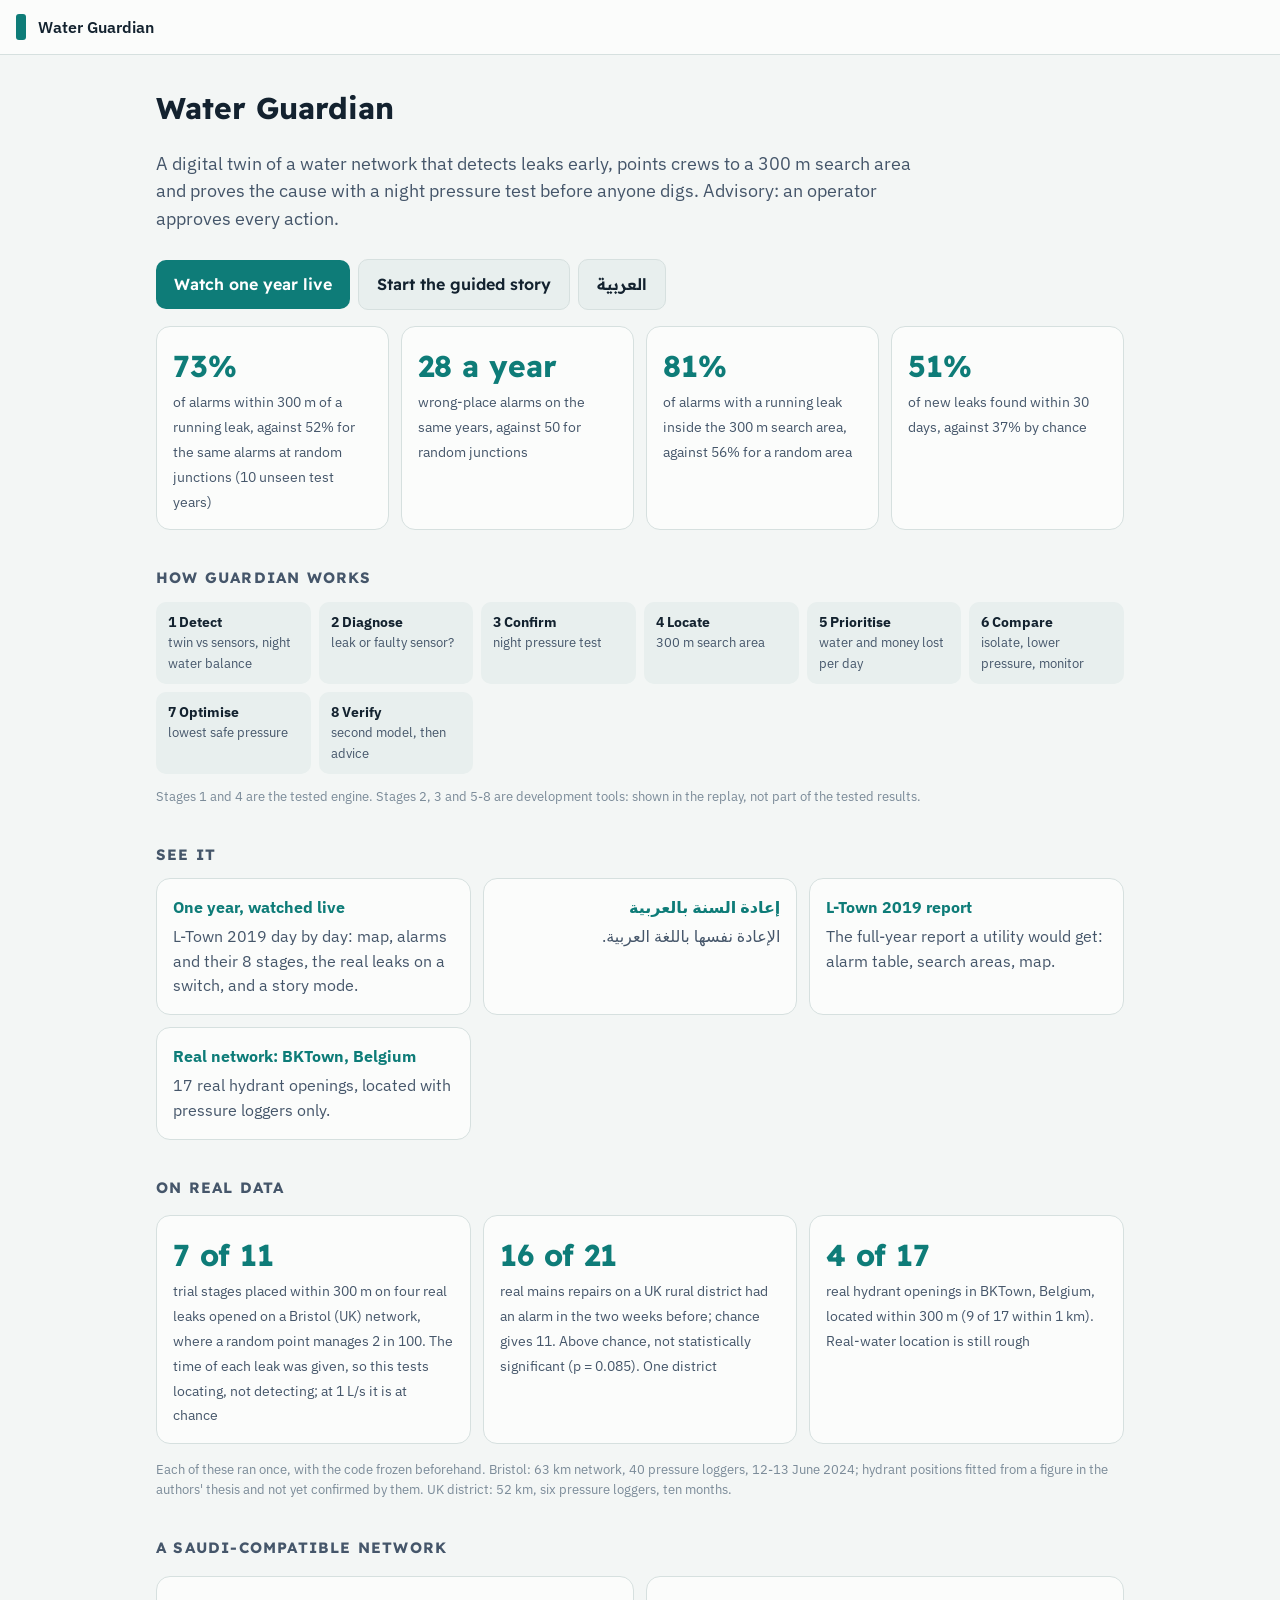
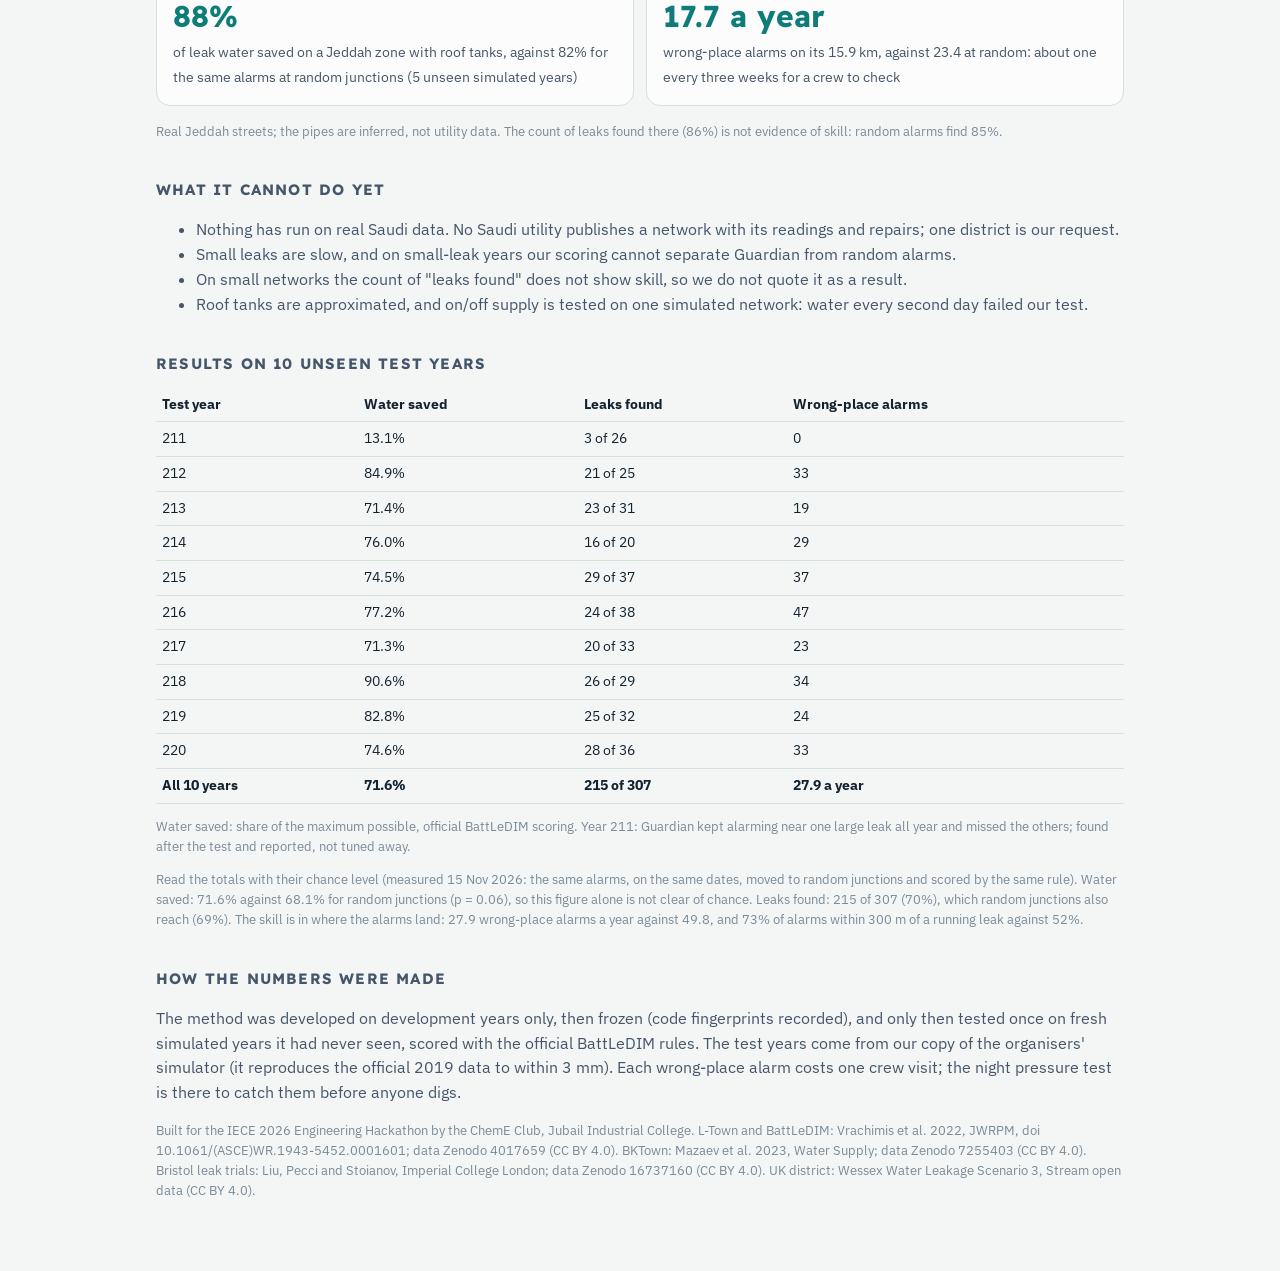
==== commit 391b004c: "Site: results shown beside their chance levels; real-data tests (Bristol, UK district), Jeddah zone " ====
--- a/index.html
+++ b/index.html
@@ -17,10 +17,10 @@
 <p class="lead">A digital twin of a water network that detects leaks early, points crews to a 300 m search area and proves the
 cause with a night pressure test before anyone digs. Advisory: an operator approves every action.</p>
 <a class="btn" href="replay.html">Watch one year live</a><a class="btn ghost" href="replay.html#story">Start the guided story</a><a class="btn ghost" href="replay_ar.html" lang="ar">العربية</a>
-<div class="cards"><div class="card"><b>72%</b><span>of the maximum possible water saved on 10 unseen test years</span></div>
-<div class="card"><b>7 in 10</b><span>leaks found on the same years</span></div>
-<div class="card"><b>8 in 10</b><span>alarms with a real leak inside the 300 m search area</span></div>
-<div class="card"><b>51%</b><span>of new leaks found within 30 days</span></div></div>
+<div class="cards"><div class="card"><b>73%</b><span>of alarms within 300 m of a running leak, against 52% for the same alarms at random junctions (10 unseen test years)</span></div>
+<div class="card"><b>28 a year</b><span>wrong-place alarms on the same years, against 50 for random junctions</span></div>
+<div class="card"><b>81%</b><span>of alarms with a running leak inside the 300 m search area, against 56% for a random area</span></div>
+<div class="card"><b>51%</b><span>of new leaks found within 30 days, against 37% by chance</span></div></div>
 <h2>How Guardian works</h2>
 <div class="stages"><div class="st"><b>1 Detect</b>twin vs sensors, night water balance</div><div class="st"><b>2 Diagnose</b>leak or faulty sensor?</div>
 <div class="st"><b>3 Confirm</b>night pressure test</div><div class="st"><b>4 Locate</b>300 m search area</div><div class="st"><b>5 Prioritise</b>water and money lost per day</div>
@@ -31,10 +31,30 @@
 <a href="replay_ar.html" lang="ar" dir="rtl"><b>إعادة السنة بالعربية</b>الإعادة نفسها باللغة العربية.</a>
 <a href="ltown_2019.html"><b>L-Town 2019 report</b>The full-year report a utility would get: alarm table, search areas, map.</a>
 <a href="bktown.html"><b>Real network: BKTown, Belgium</b>17 real hydrant openings, located with pressure loggers only.</a></div>
+<h2>On real data</h2>
+<div class="cards"><div class="card"><b>7 of 11</b><span>trial stages placed within 300 m on four real leaks opened on a Bristol (UK) network, where a random point manages 2 in 100. The time of each leak was given, so this tests locating, not detecting; at 1 L/s it is at chance</span></div>
+<div class="card"><b>16 of 21</b><span>real mains repairs on a UK rural district had an alarm in the two weeks before; chance gives 11. Above chance, not statistically significant (p = 0.085). One district</span></div>
+<div class="card"><b>4 of 17</b><span>real hydrant openings in BKTown, Belgium, located within 300 m (9 of 17 within 1 km). Real-water location is still rough</span></div></div>
+<p class="small">Each of these ran once, with the code frozen beforehand. Bristol: 63 km network, 40 pressure loggers, 12-13 June 2024; hydrant
+positions fitted from a figure in the authors' thesis and not yet confirmed by them. UK district: 52 km, six pressure loggers, ten months.</p>
+<h2>A Saudi-compatible network</h2>
+<div class="cards"><div class="card"><b>88%</b><span>of leak water saved on a Jeddah zone with roof tanks, against 82% for the same alarms at random junctions (5 unseen simulated years)</span></div>
+<div class="card"><b>17.7 a year</b><span>wrong-place alarms on its 15.9 km, against 23.4 at random: about one every three weeks for a crew to check</span></div></div>
+<p class="small">Real Jeddah streets; the pipes are inferred, not utility data. The count of leaks found there (86%) is not evidence of skill:
+random alarms find 85%.</p>
+<h2>What it cannot do yet</h2>
+<ul><li>Nothing has run on real Saudi data. No Saudi utility publishes a network with its readings and repairs; one district is our request.</li>
+<li>Small leaks are slow, and on small-leak years our scoring cannot separate Guardian from random alarms.</li>
+<li>On small networks the count of "leaks found" does not show skill, so we do not quote it as a result.</li>
+<li>Roof tanks are approximated, and on/off supply is tested on one simulated network: water every second day failed our test.</li></ul>
 <h2>Results on 10 unseen test years</h2>
 <div class="wrap"><table><tr><th>Test year</th><th>Water saved</th><th>Leaks found</th><th>Wrong-place alarms</th></tr><tr><td>211</td><td>13.1%</td><td>3 of 26</td><td>0</td></tr><tr><td>212</td><td>84.9%</td><td>21 of 25</td><td>33</td></tr><tr><td>213</td><td>71.4%</td><td>23 of 31</td><td>19</td></tr><tr><td>214</td><td>76.0%</td><td>16 of 20</td><td>29</td></tr><tr><td>215</td><td>74.5%</td><td>29 of 37</td><td>37</td></tr><tr><td>216</td><td>77.2%</td><td>24 of 38</td><td>47</td></tr><tr><td>217</td><td>71.3%</td><td>20 of 33</td><td>23</td></tr><tr><td>218</td><td>90.6%</td><td>26 of 29</td><td>34</td></tr><tr><td>219</td><td>82.8%</td><td>25 of 32</td><td>24</td></tr><tr><td>220</td><td>74.6%</td><td>28 of 36</td><td>33</td></tr><tr><td><b>All 10 years</b></td><td><b>71.6%</b></td><td><b>215 of 307</b></td><td><b>27.9 a year</b></td></tr></table></div>
 <p class="small">Water saved: share of the maximum possible, official BattLeDIM scoring. Year 211: Guardian kept alarming near one
 large leak all year and missed the others; found after the test and reported, not tuned away.</p>
+<p class="small">Read the totals with their chance level (measured 15 Nov 2026: the same alarms, on the same dates, moved to random
+junctions and scored by the same rule). Water saved: 71.6% against 68.1% for random junctions (p = 0.06), so this figure alone is not
+clear of chance. Leaks found: 215 of 307 (70%), which random junctions also reach (69%). The skill is in where the alarms land:
+27.9 wrong-place alarms a year against 49.8, and 73% of alarms within 300 m of a running leak against 52%.</p>
 <h2>How the numbers were made</h2>
 <p>The method was developed on development years only, then frozen (code fingerprints recorded), and only then tested once on fresh
 simulated years it had never seen, scored with the official BattLeDIM rules. The test years come from our copy of the organisers'
@@ -42,4 +62,6 @@
 test is there to catch them before anyone digs.</p>
 <p class="small">Built for the IECE 2026 Engineering Hackathon by the ChemE Club, Jubail Industrial College.
 L-Town and BattLeDIM: Vrachimis et al. 2022, JWRPM, doi 10.1061/(ASCE)WR.1943-5452.0001601; data Zenodo 4017659 (CC BY 4.0).
-BKTown: Mazaev et al. 2023, Water Supply; data Zenodo 7255403 (CC BY 4.0).</p></main></body></html>+BKTown: Mazaev et al. 2023, Water Supply; data Zenodo 7255403 (CC BY 4.0).
+Bristol leak trials: Liu, Pecci and Stoianov, Imperial College London; data Zenodo 16737160 (CC BY 4.0).
+UK district: Wessex Water Leakage Scenario 3, Stream open data (CC BY 4.0).</p></main></body></html>
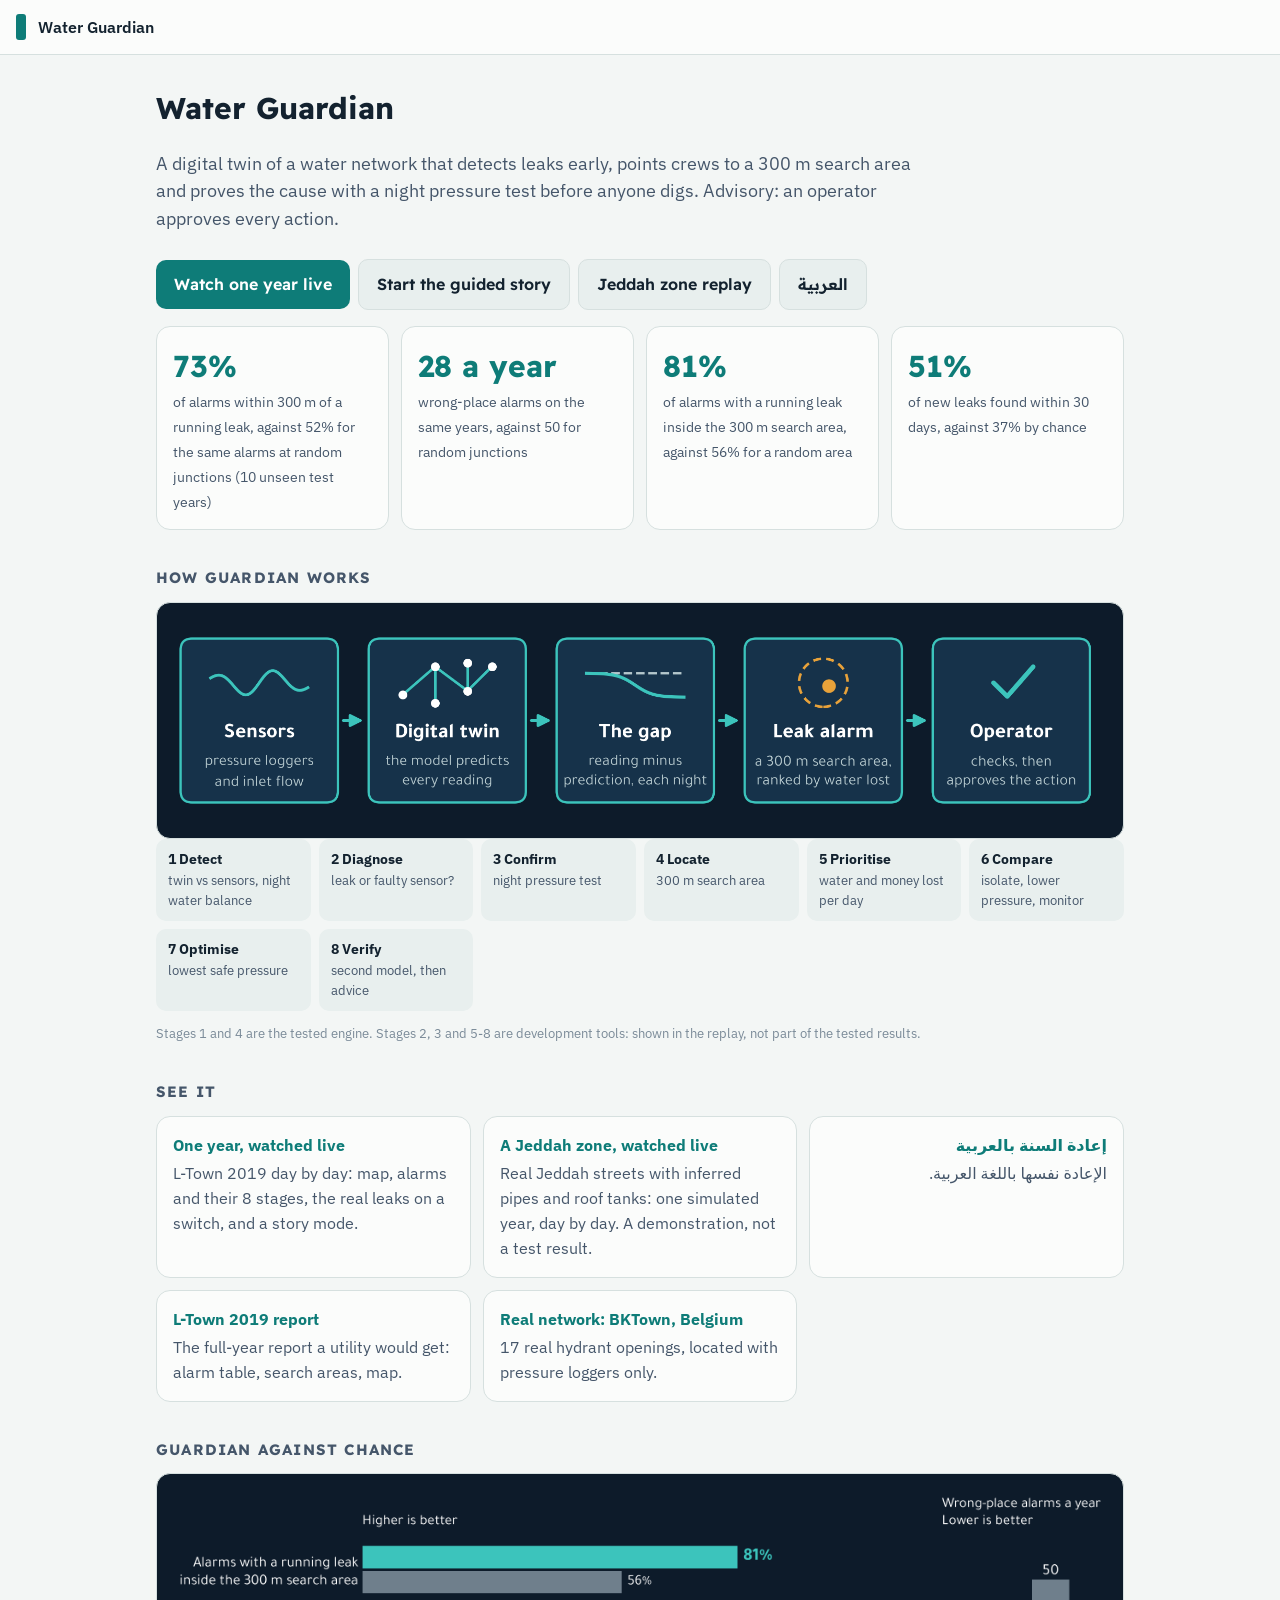
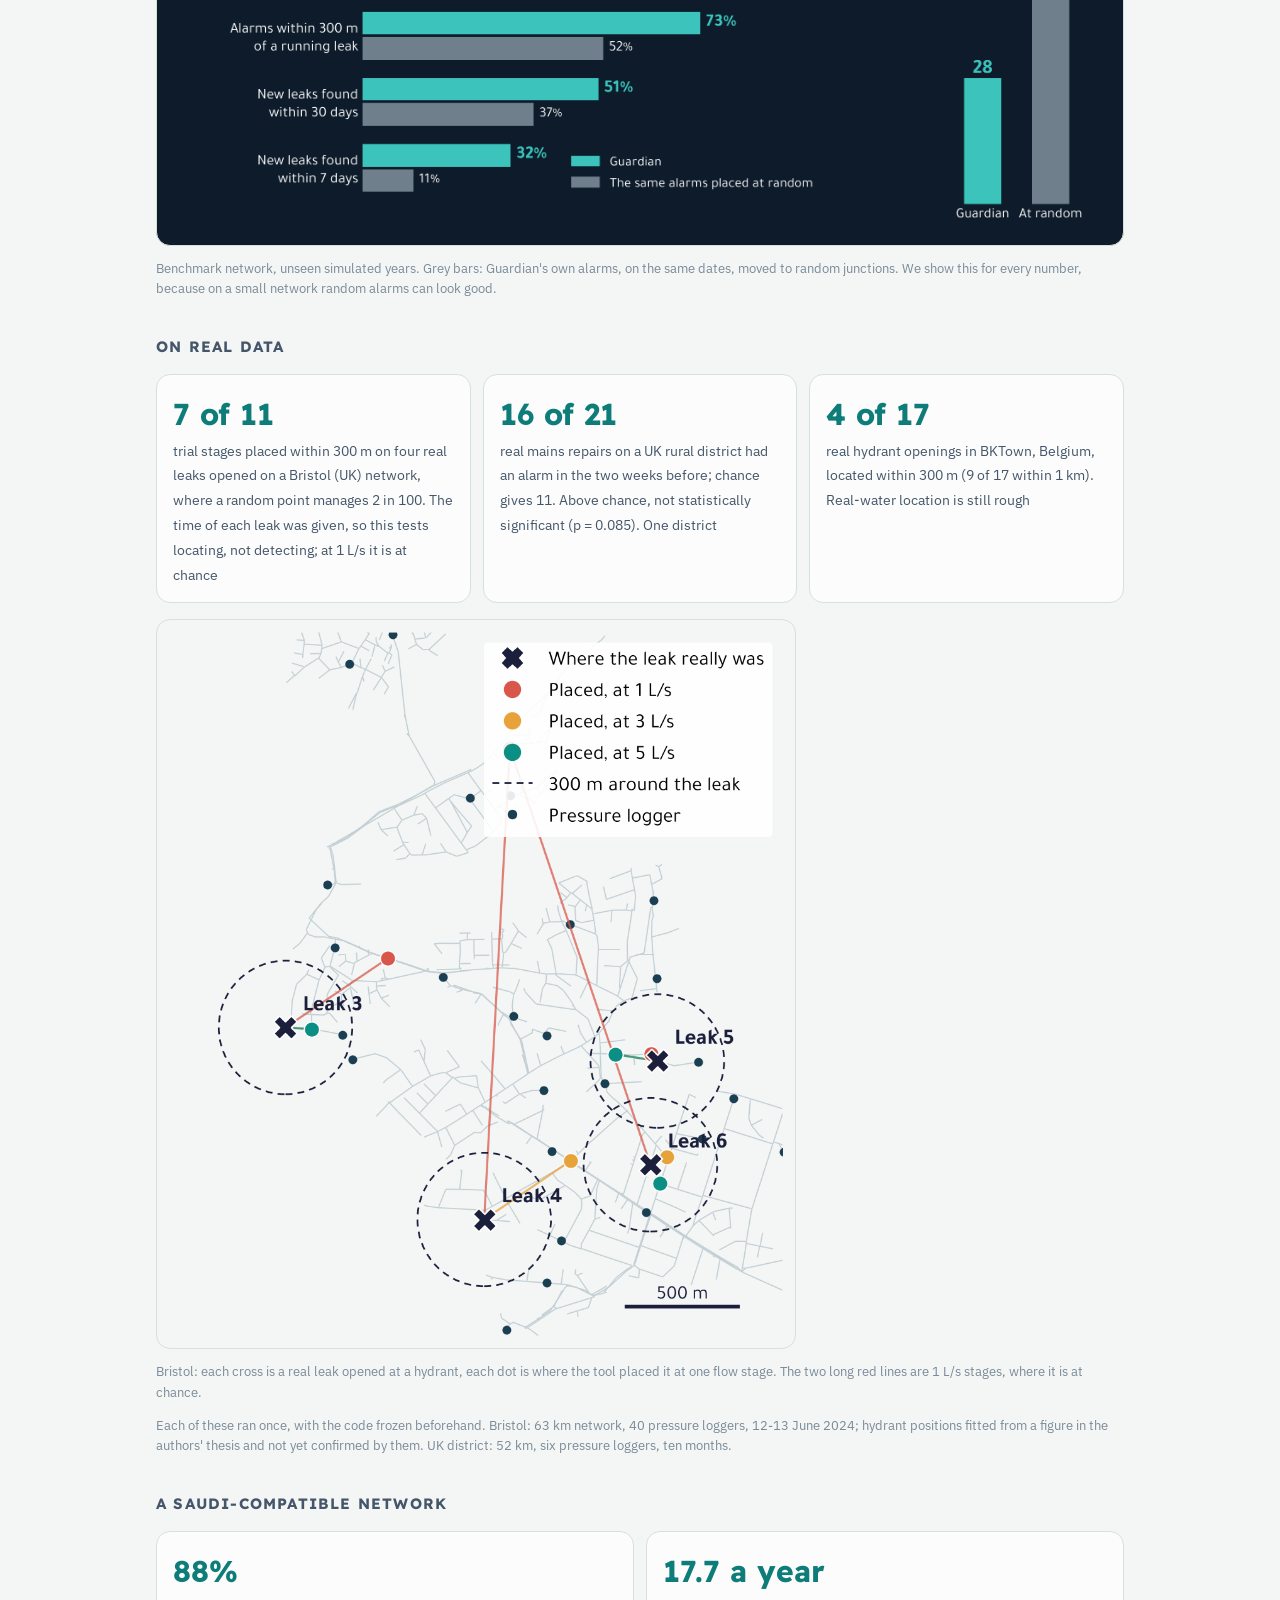
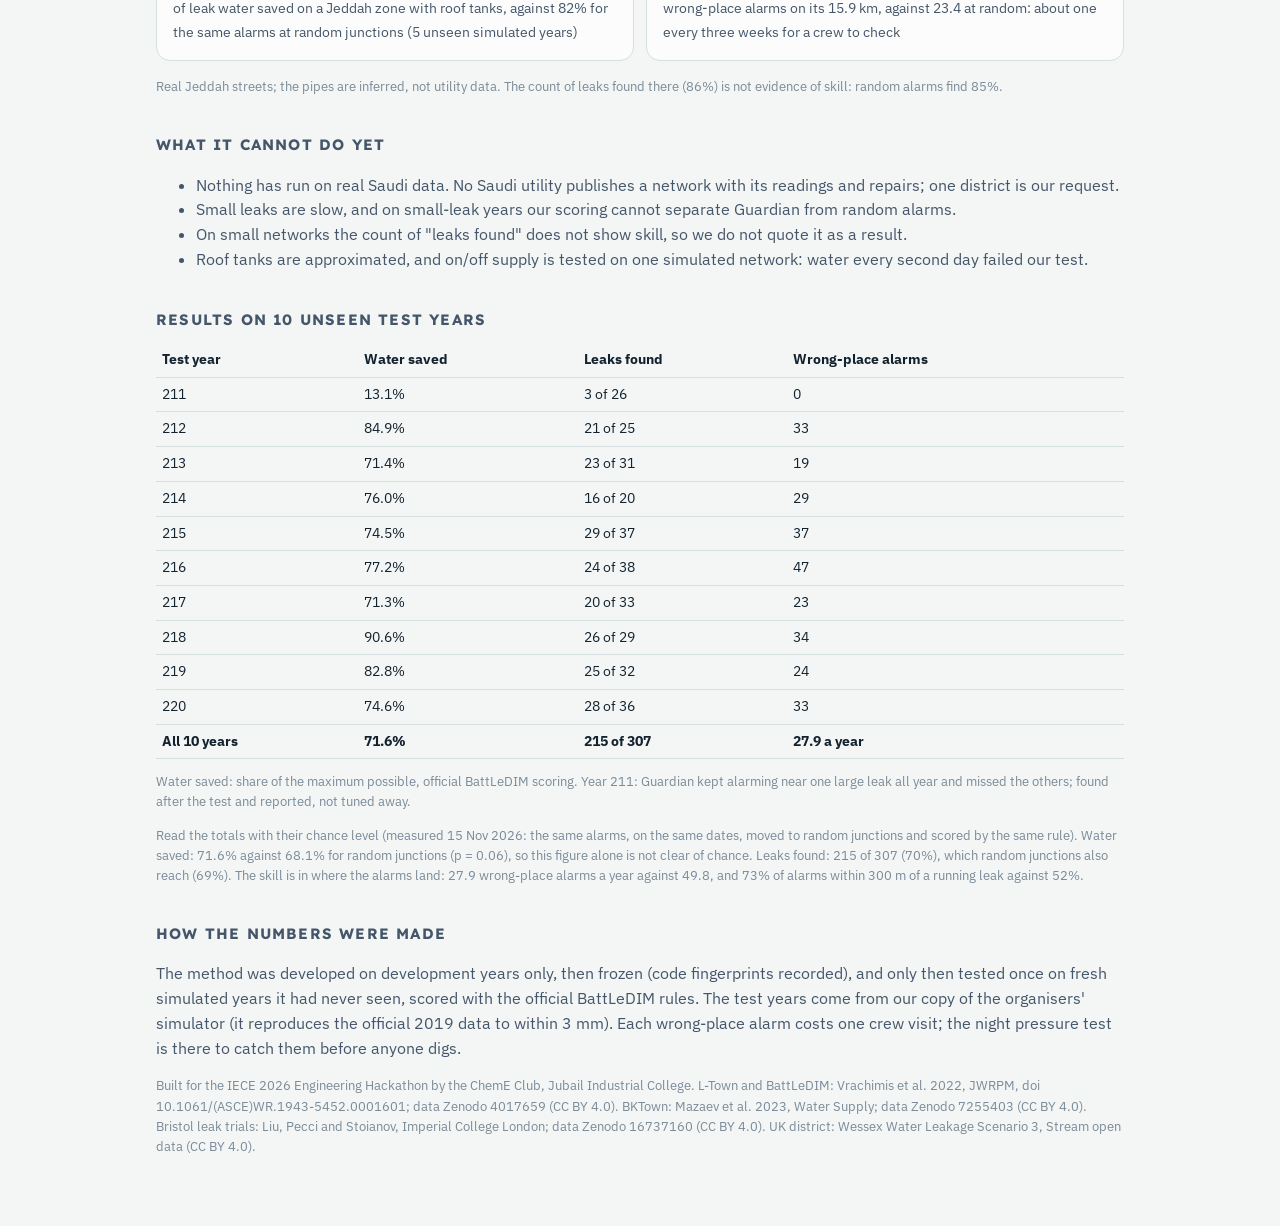
==== commit d4892605: "Site: how-it-works strip, Guardian-against-chance chart, Bristol leak map, Jeddah zone replay Co-Aut" ====
--- a/index.html
+++ b/index.html
@@ -13,28 +13,36 @@
 .stages{display:grid;grid-template-columns:repeat(auto-fit,minmax(150px,1fr));gap:8px} .st{background:var(--card);border-radius:10px;padding:10px 12px;font-size:13px;color:var(--ink2)} .st b{display:block;color:var(--ink);font-size:14px}
 .links{display:grid;grid-template-columns:repeat(auto-fit,minmax(260px,1fr));gap:12px} .links a{display:block;background:var(--panel);border:1px solid var(--line);border-radius:14px;padding:16px;text-decoration:none;color:var(--ink2)} .links a b{display:block;color:var(--accent);font-size:16px;margin-bottom:4px}
 img{max-width:100%;height:auto;border-radius:10px;background:#fff;border:1px solid var(--line)} table{border-collapse:collapse;width:100%;font-size:14px}
+.figd{background:#0D1B2A;border-radius:14px;padding:14px;border:1px solid var(--line)} .figd img,.figl img{border:0;background:none;display:block;margin:0 auto} .figl{background:#F3F6F5;border-radius:14px;padding:10px;max-width:640px;border:1px solid var(--line)}
 td,th{border-bottom:1px solid var(--line);padding:6px;text-align:left} .wrap{overflow-x:auto} .small{font-size:13px;color:var(--muted)}</style></head><body><div class="bar"><span class="brand"></span><a href="index.html">Water Guardian</a></div><main><h1>Water Guardian</h1>
 <p class="lead">A digital twin of a water network that detects leaks early, points crews to a 300 m search area and proves the
 cause with a night pressure test before anyone digs. Advisory: an operator approves every action.</p>
-<a class="btn" href="replay.html">Watch one year live</a><a class="btn ghost" href="replay.html#story">Start the guided story</a><a class="btn ghost" href="replay_ar.html" lang="ar">العربية</a>
+<a class="btn" href="replay.html">Watch one year live</a><a class="btn ghost" href="replay.html#story">Start the guided story</a><a class="btn ghost" href="replay_jeddah.html">Jeddah zone replay</a><a class="btn ghost" href="replay_ar.html" lang="ar">العربية</a>
 <div class="cards"><div class="card"><b>73%</b><span>of alarms within 300 m of a running leak, against 52% for the same alarms at random junctions (10 unseen test years)</span></div>
 <div class="card"><b>28 a year</b><span>wrong-place alarms on the same years, against 50 for random junctions</span></div>
 <div class="card"><b>81%</b><span>of alarms with a running leak inside the 300 m search area, against 56% for a random area</span></div>
 <div class="card"><b>51%</b><span>of new leaks found within 30 days, against 37% by chance</span></div></div>
 <h2>How Guardian works</h2>
+<div class="figd"><img src="figures/sub_pipeline_dark.png" alt="Sensors, digital twin, the gap, leak alarm, operator"></div>
 <div class="stages"><div class="st"><b>1 Detect</b>twin vs sensors, night water balance</div><div class="st"><b>2 Diagnose</b>leak or faulty sensor?</div>
 <div class="st"><b>3 Confirm</b>night pressure test</div><div class="st"><b>4 Locate</b>300 m search area</div><div class="st"><b>5 Prioritise</b>water and money lost per day</div>
 <div class="st"><b>6 Compare</b>isolate, lower pressure, monitor</div><div class="st"><b>7 Optimise</b>lowest safe pressure</div><div class="st"><b>8 Verify</b>second model, then advice</div></div>
 <p class="small">Stages 1 and 4 are the tested engine. Stages 2, 3 and 5-8 are development tools: shown in the replay, not part of the tested results.</p>
 <h2>See it</h2><div class="links">
 <a href="replay.html"><b>One year, watched live</b>L-Town 2019 day by day: map, alarms and their 8 stages, the real leaks on a switch, and a story mode.</a>
+<a href="replay_jeddah.html"><b>A Jeddah zone, watched live</b>Real Jeddah streets with inferred pipes and roof tanks: one simulated year, day by day. A demonstration, not a test result.</a>
 <a href="replay_ar.html" lang="ar" dir="rtl"><b>إعادة السنة بالعربية</b>الإعادة نفسها باللغة العربية.</a>
 <a href="ltown_2019.html"><b>L-Town 2019 report</b>The full-year report a utility would get: alarm table, search areas, map.</a>
 <a href="bktown.html"><b>Real network: BKTown, Belgium</b>17 real hydrant openings, located with pressure loggers only.</a></div>
+<h2>Guardian against chance</h2>
+<div class="figd"><img src="figures/sub_against_random_dark.png" alt="Guardian beside the same alarms placed at random"></div>
+<p class="small">Benchmark network, unseen simulated years. Grey bars: Guardian's own alarms, on the same dates, moved to random junctions. We show this for every number, because on a small network random alarms can look good.</p>
 <h2>On real data</h2>
 <div class="cards"><div class="card"><b>7 of 11</b><span>trial stages placed within 300 m on four real leaks opened on a Bristol (UK) network, where a random point manages 2 in 100. The time of each leak was given, so this tests locating, not detecting; at 1 L/s it is at chance</span></div>
 <div class="card"><b>16 of 21</b><span>real mains repairs on a UK rural district had an alarm in the two weeks before; chance gives 11. Above chance, not statistically significant (p = 0.085). One district</span></div>
 <div class="card"><b>4 of 17</b><span>real hydrant openings in BKTown, Belgium, located within 300 m (9 of 17 within 1 km). Real-water location is still rough</span></div></div>
+<div class="figl"><img src="figures/sub_bristol_map.png" alt="Bristol: where each leak was and where it was placed"></div>
+<p class="small">Bristol: each cross is a real leak opened at a hydrant, each dot is where the tool placed it at one flow stage. The two long red lines are 1 L/s stages, where it is at chance.</p>
 <p class="small">Each of these ran once, with the code frozen beforehand. Bristol: 63 km network, 40 pressure loggers, 12-13 June 2024; hydrant
 positions fitted from a figure in the authors' thesis and not yet confirmed by them. UK district: 52 km, six pressure loggers, ten months.</p>
 <h2>A Saudi-compatible network</h2>
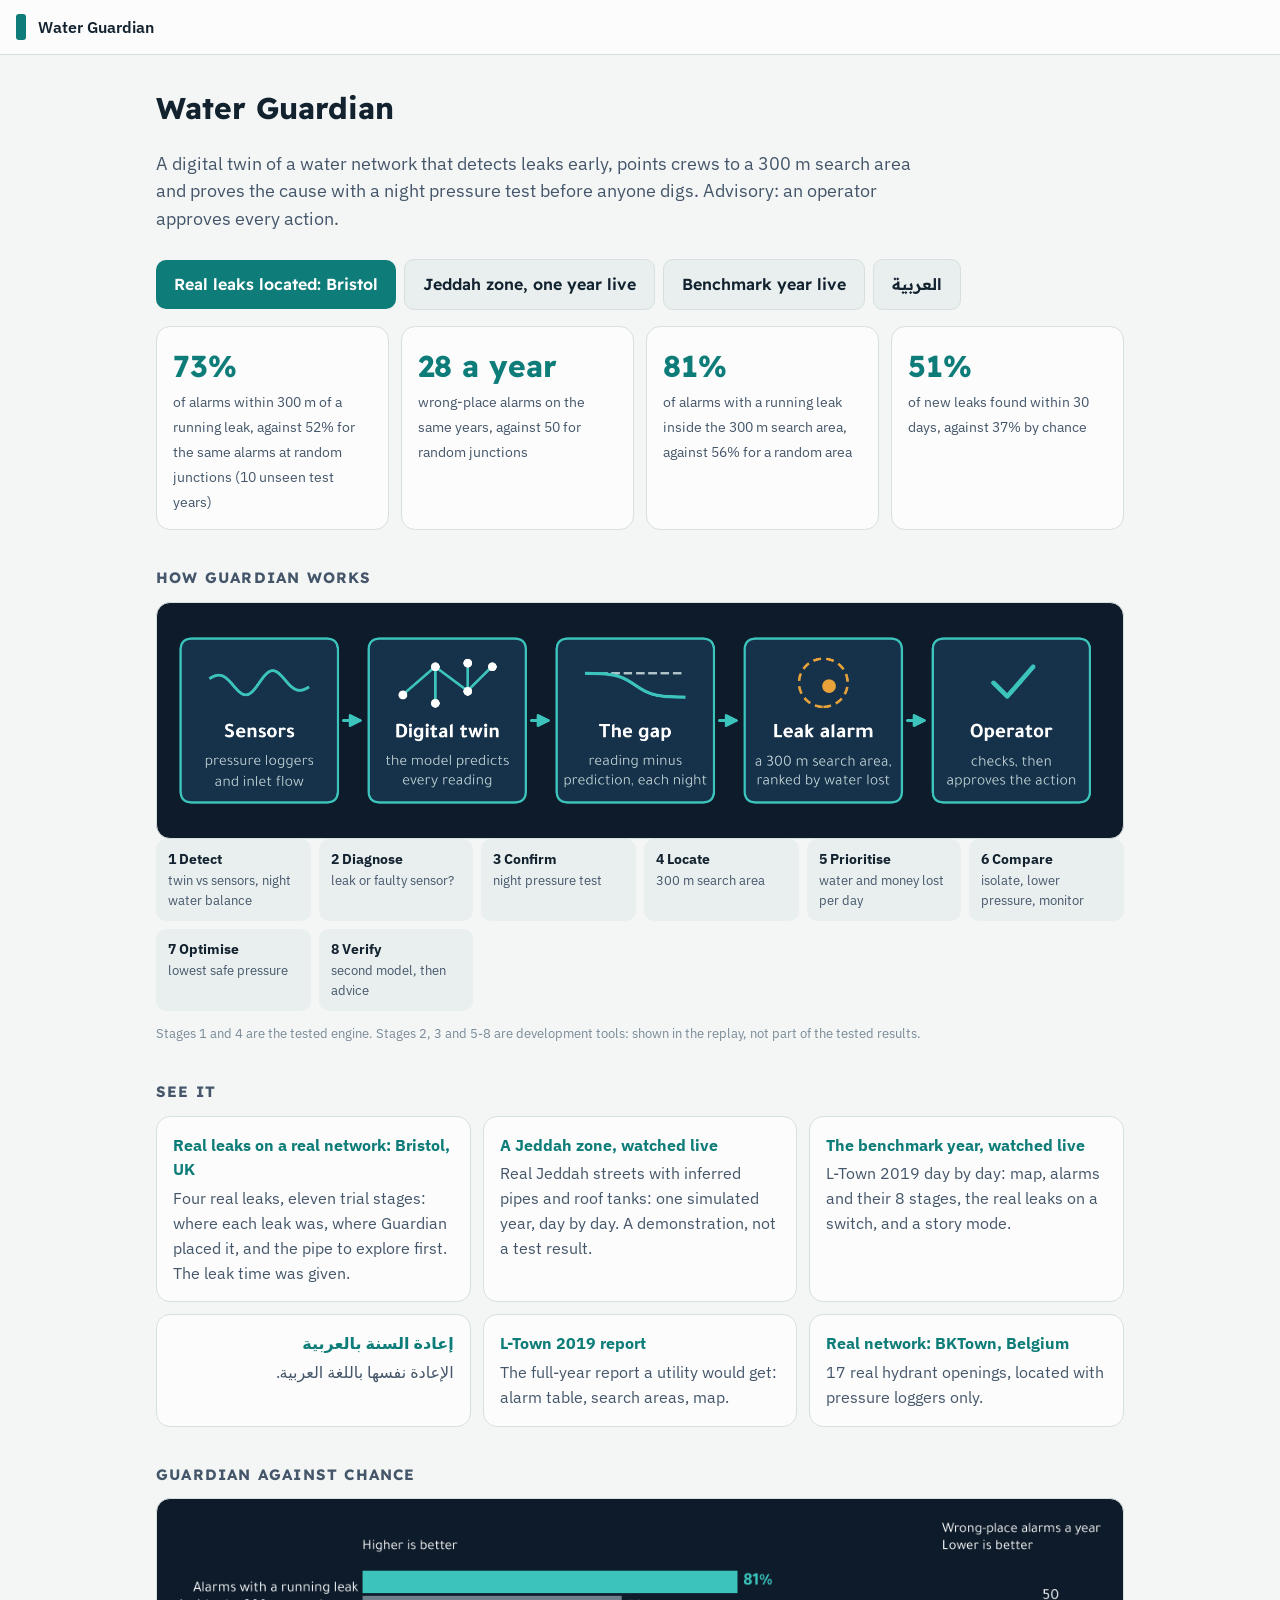
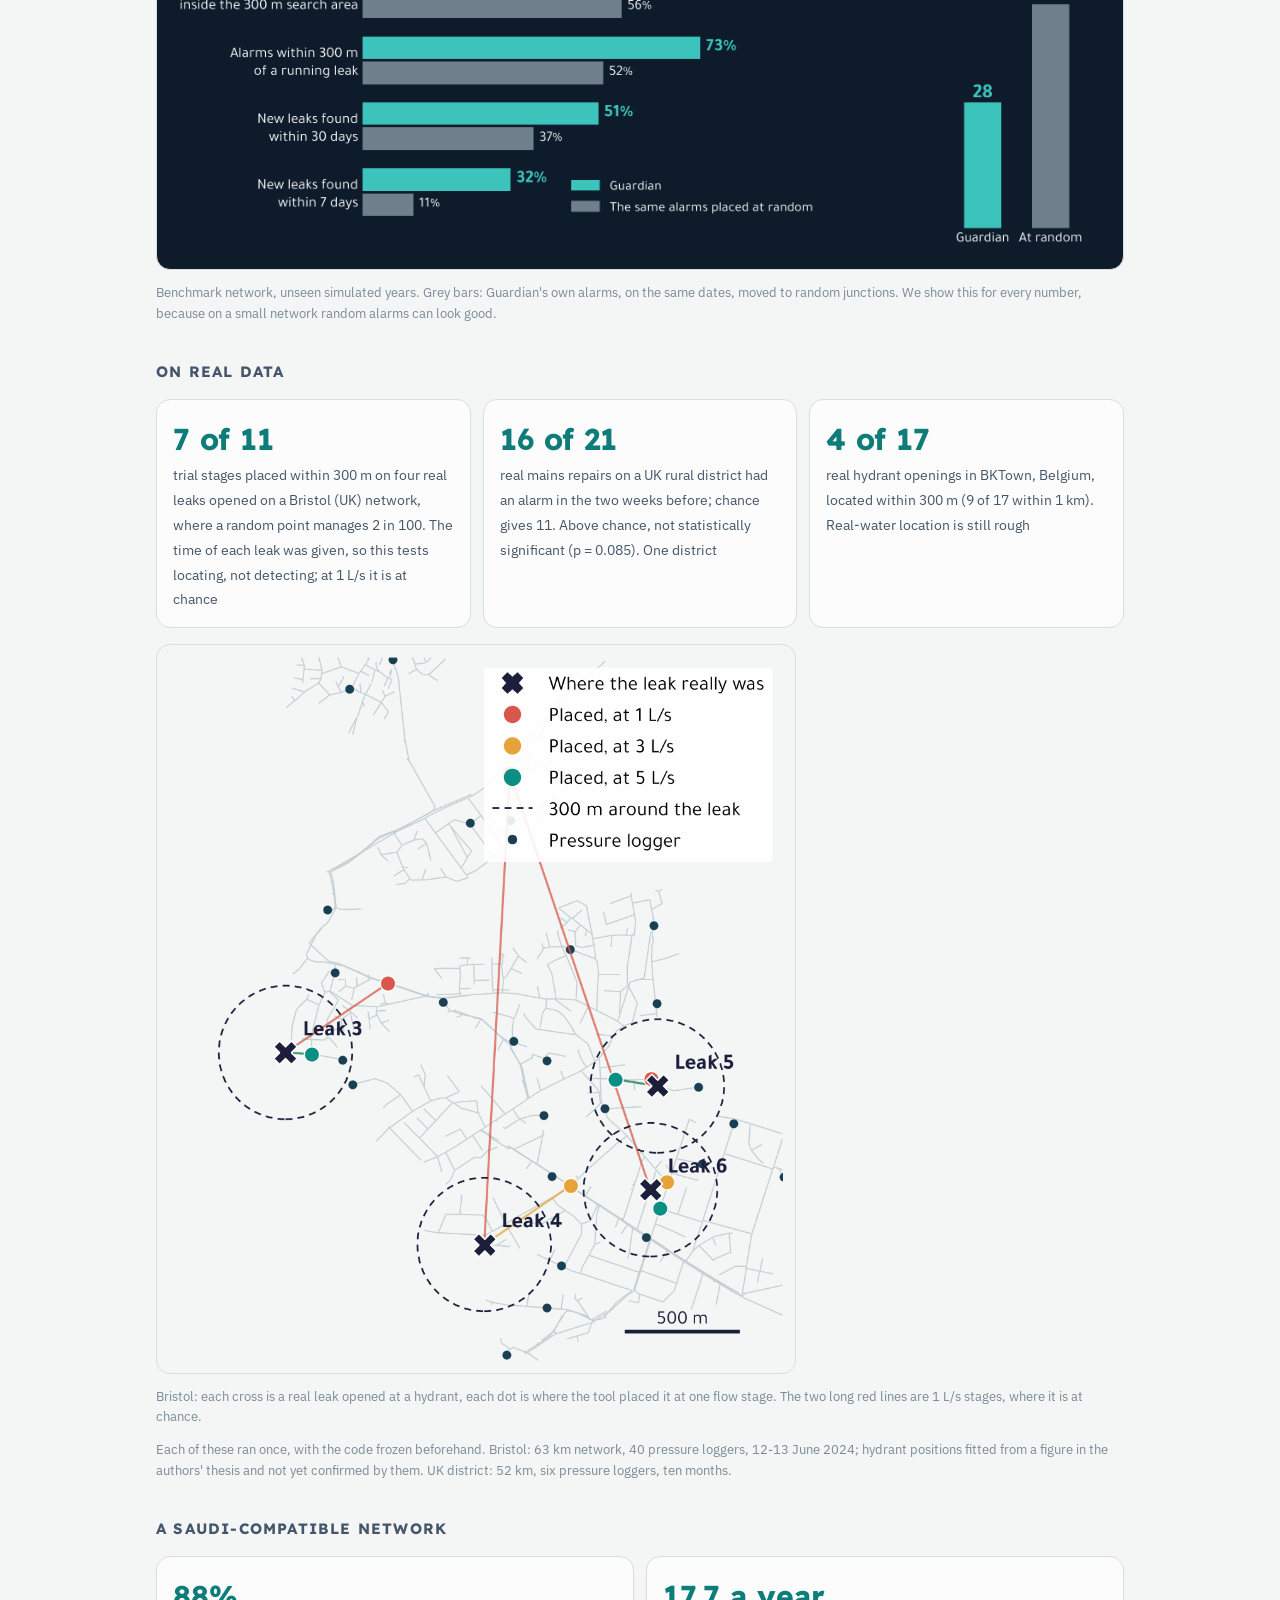
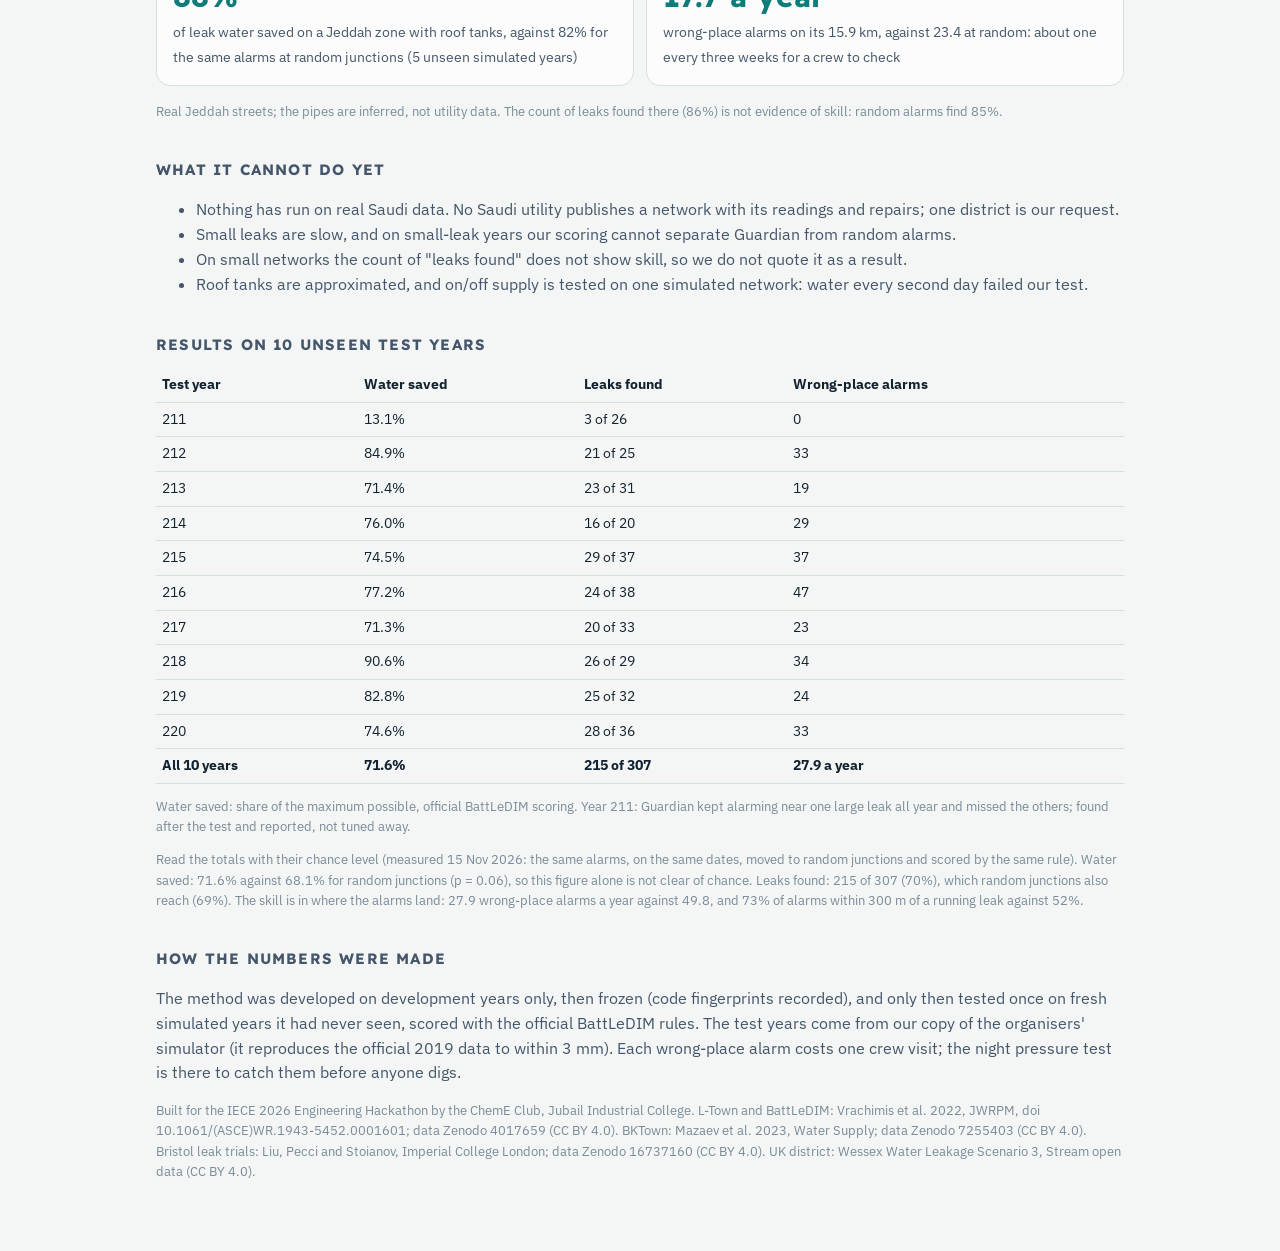
==== commit 1c248d5d: "Site: Bristol real-leaks page first; Jeddah replay second Co-Authored-By: Claude Fable 5.2 <noreply@" ====
--- a/index.html
+++ b/index.html
@@ -17,7 +17,7 @@
 td,th{border-bottom:1px solid var(--line);padding:6px;text-align:left} .wrap{overflow-x:auto} .small{font-size:13px;color:var(--muted)}</style></head><body><div class="bar"><span class="brand"></span><a href="index.html">Water Guardian</a></div><main><h1>Water Guardian</h1>
 <p class="lead">A digital twin of a water network that detects leaks early, points crews to a 300 m search area and proves the
 cause with a night pressure test before anyone digs. Advisory: an operator approves every action.</p>
-<a class="btn" href="replay.html">Watch one year live</a><a class="btn ghost" href="replay.html#story">Start the guided story</a><a class="btn ghost" href="replay_jeddah.html">Jeddah zone replay</a><a class="btn ghost" href="replay_ar.html" lang="ar">العربية</a>
+<a class="btn" href="bristol.html">Real leaks located: Bristol</a><a class="btn ghost" href="replay_jeddah.html">Jeddah zone, one year live</a><a class="btn ghost" href="replay.html">Benchmark year live</a><a class="btn ghost" href="replay_ar.html" lang="ar">العربية</a>
 <div class="cards"><div class="card"><b>73%</b><span>of alarms within 300 m of a running leak, against 52% for the same alarms at random junctions (10 unseen test years)</span></div>
 <div class="card"><b>28 a year</b><span>wrong-place alarms on the same years, against 50 for random junctions</span></div>
 <div class="card"><b>81%</b><span>of alarms with a running leak inside the 300 m search area, against 56% for a random area</span></div>
@@ -29,8 +29,9 @@
 <div class="st"><b>6 Compare</b>isolate, lower pressure, monitor</div><div class="st"><b>7 Optimise</b>lowest safe pressure</div><div class="st"><b>8 Verify</b>second model, then advice</div></div>
 <p class="small">Stages 1 and 4 are the tested engine. Stages 2, 3 and 5-8 are development tools: shown in the replay, not part of the tested results.</p>
 <h2>See it</h2><div class="links">
-<a href="replay.html"><b>One year, watched live</b>L-Town 2019 day by day: map, alarms and their 8 stages, the real leaks on a switch, and a story mode.</a>
+<a href="bristol.html"><b>Real leaks on a real network: Bristol, UK</b>Four real leaks, eleven trial stages: where each leak was, where Guardian placed it, and the pipe to explore first. The leak time was given.</a>
 <a href="replay_jeddah.html"><b>A Jeddah zone, watched live</b>Real Jeddah streets with inferred pipes and roof tanks: one simulated year, day by day. A demonstration, not a test result.</a>
+<a href="replay.html"><b>The benchmark year, watched live</b>L-Town 2019 day by day: map, alarms and their 8 stages, the real leaks on a switch, and a story mode.</a>
 <a href="replay_ar.html" lang="ar" dir="rtl"><b>إعادة السنة بالعربية</b>الإعادة نفسها باللغة العربية.</a>
 <a href="ltown_2019.html"><b>L-Town 2019 report</b>The full-year report a utility would get: alarm table, search areas, map.</a>
 <a href="bktown.html"><b>Real network: BKTown, Belgium</b>17 real hydrant openings, located with pressure loggers only.</a></div>
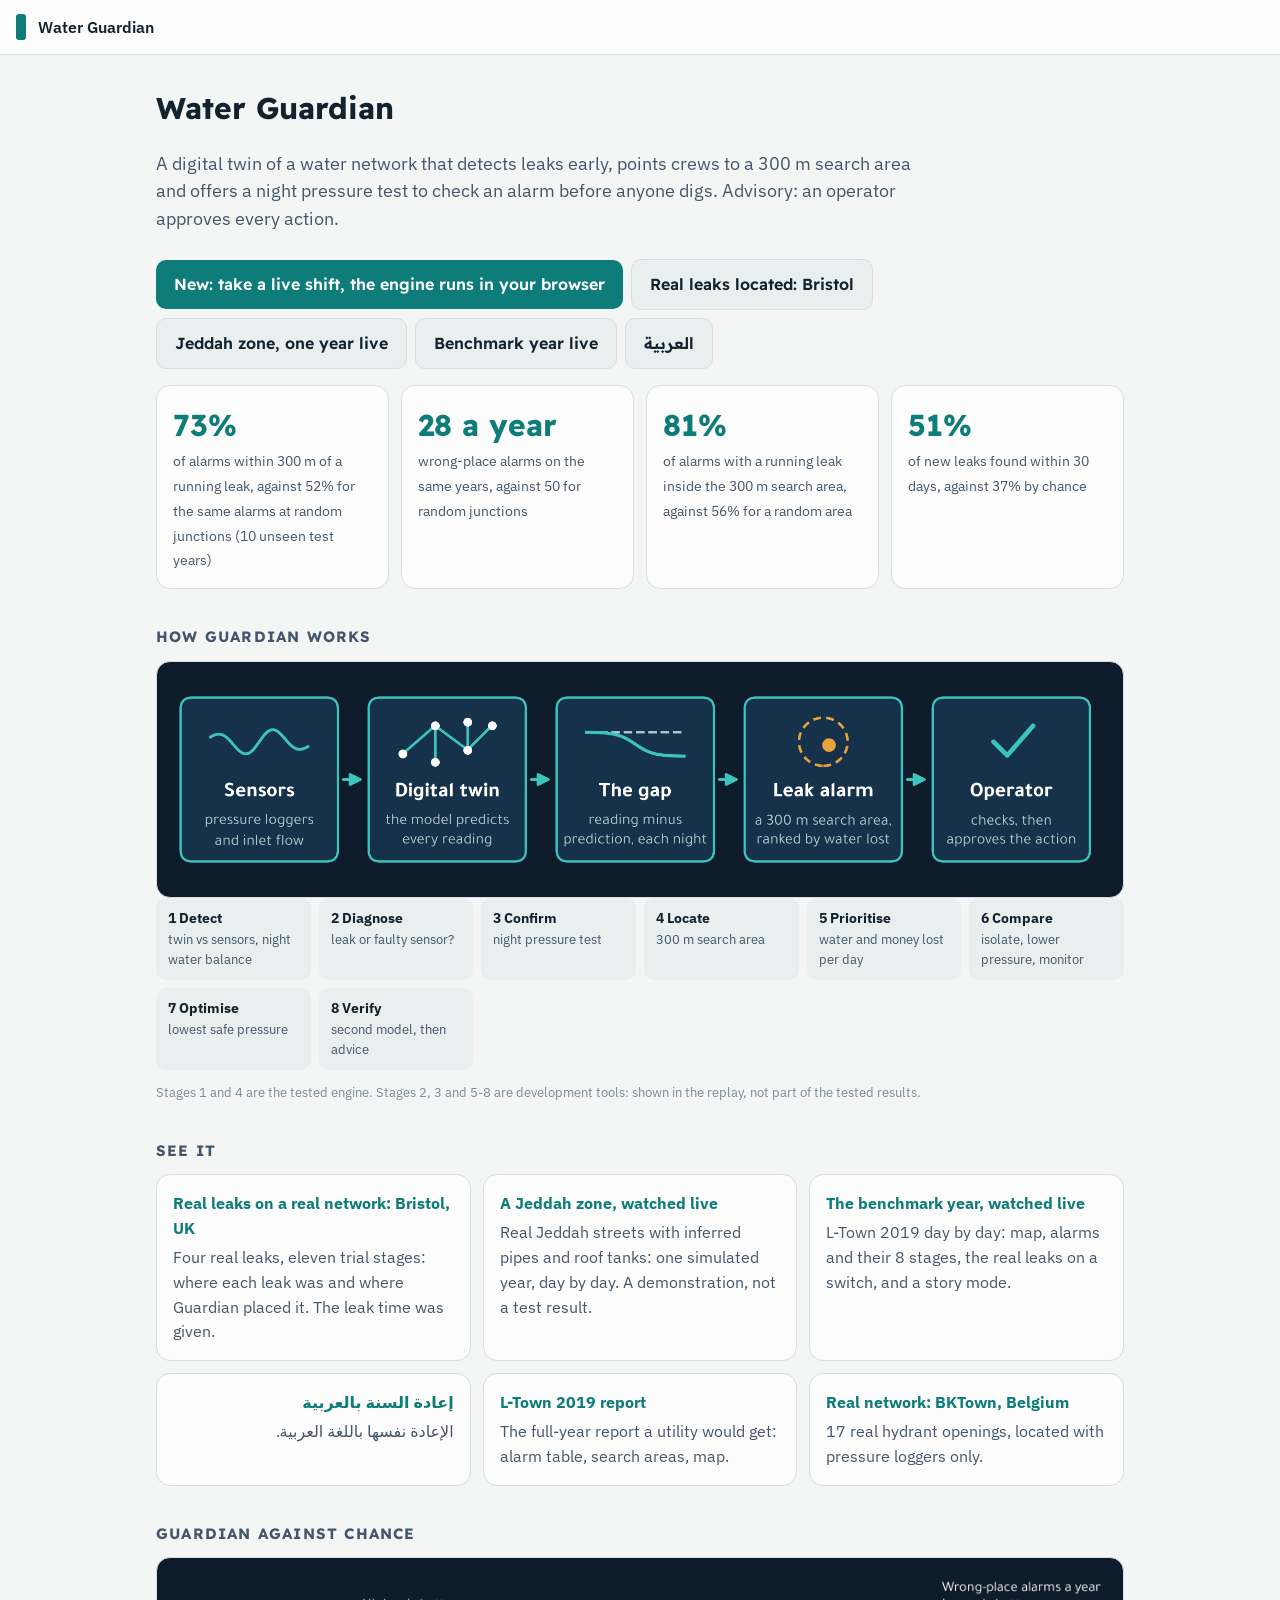
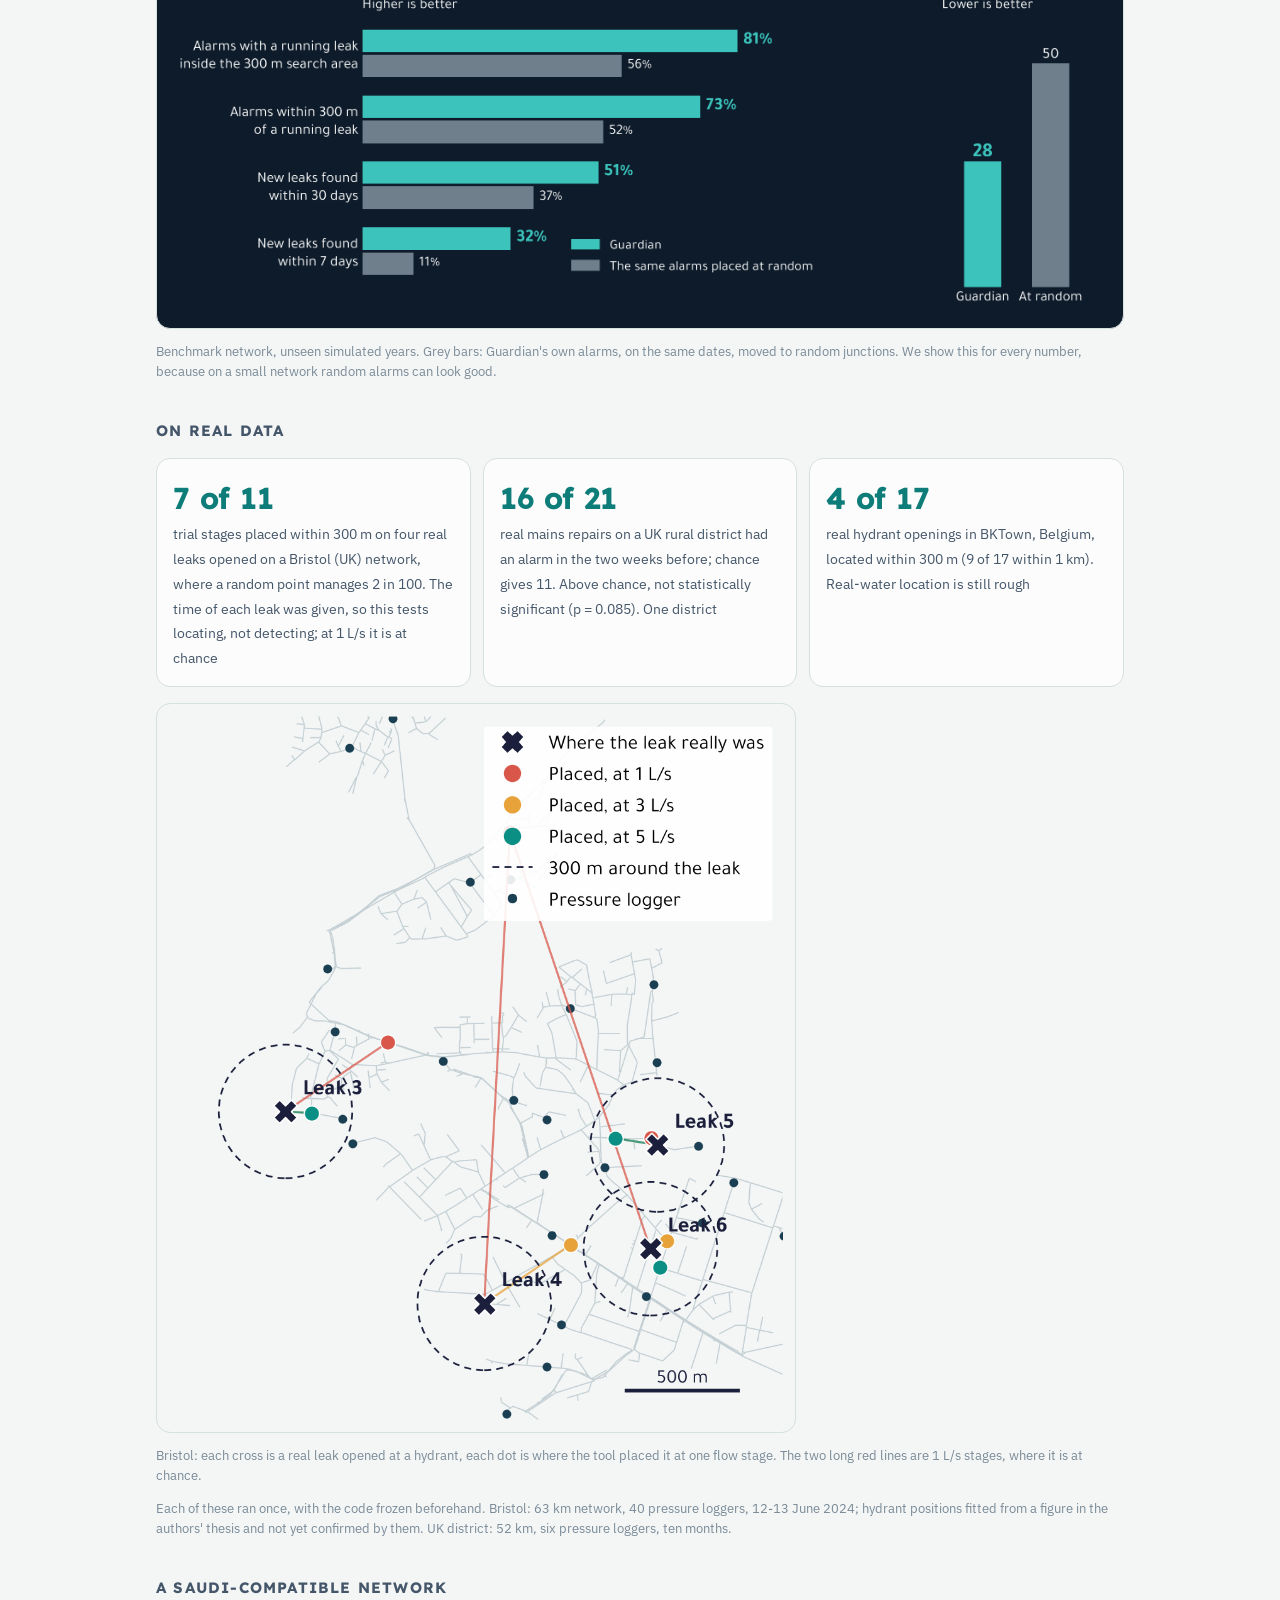
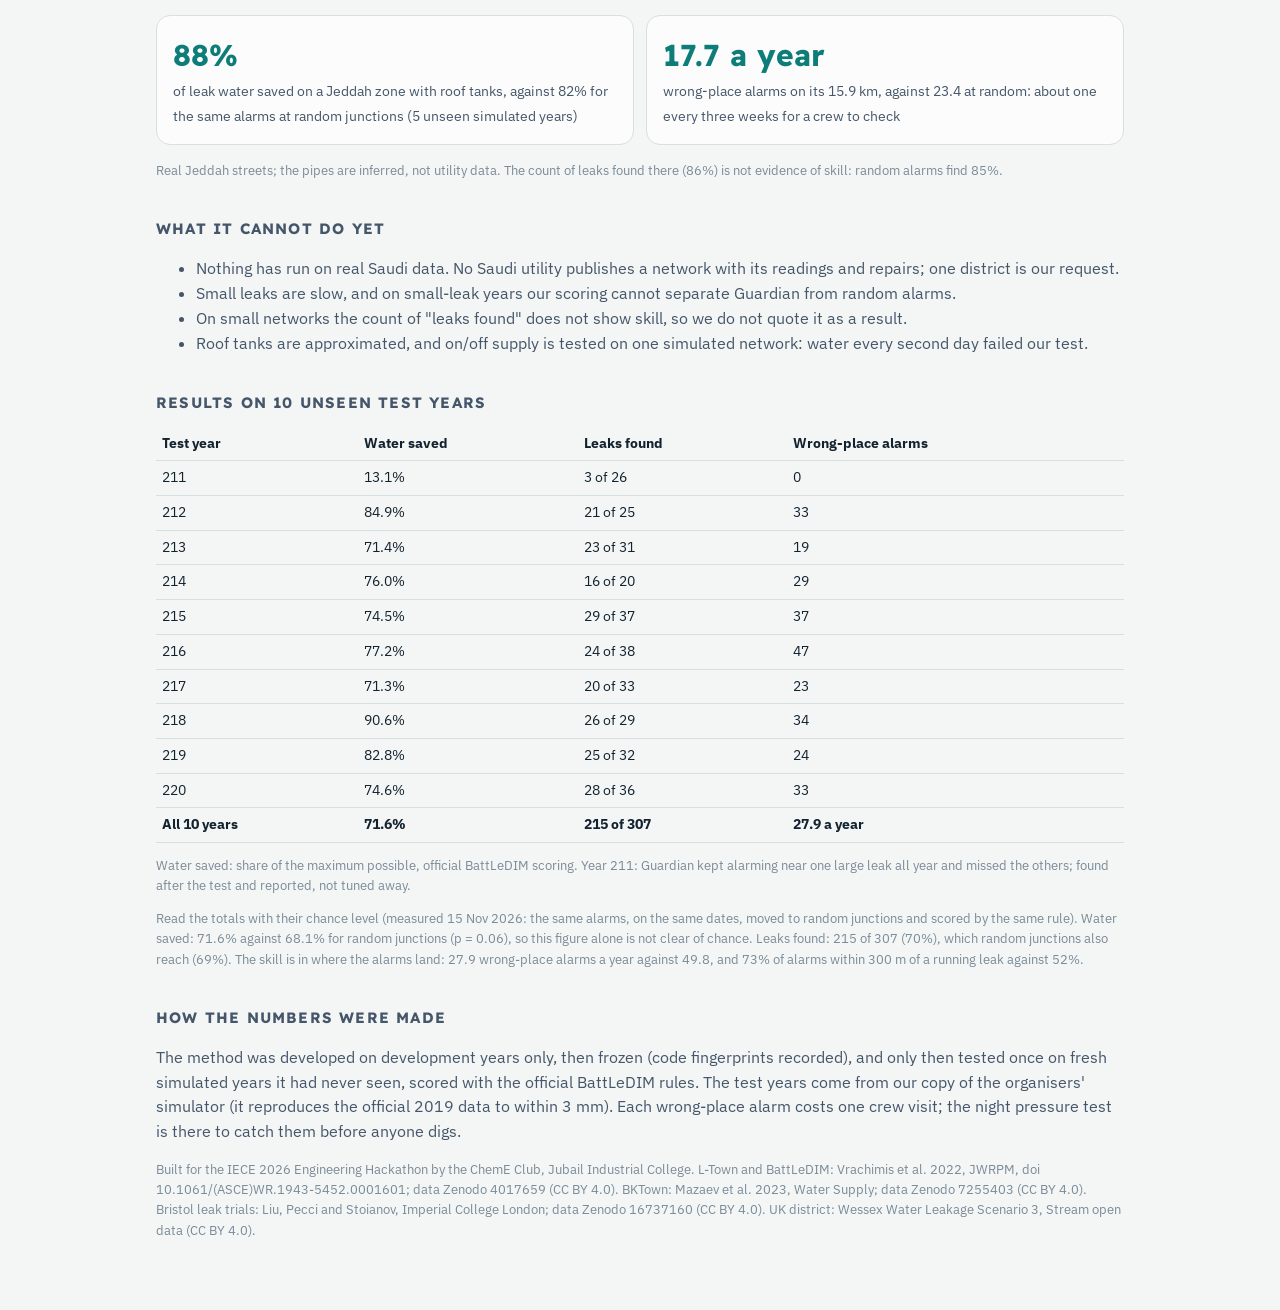
==== commit 6508f346: "Front page: the new site first; the lead no longer says the night test proves the cause Co-Authored-" ====
--- a/index.html
+++ b/index.html
@@ -15,9 +15,9 @@
 img{max-width:100%;height:auto;border-radius:10px;background:#fff;border:1px solid var(--line)} table{border-collapse:collapse;width:100%;font-size:14px}
 .figd{background:#0D1B2A;border-radius:14px;padding:14px;border:1px solid var(--line)} .figd img,.figl img{border:0;background:none;display:block;margin:0 auto} .figl{background:#F3F6F5;border-radius:14px;padding:10px;max-width:640px;border:1px solid var(--line)}
 td,th{border-bottom:1px solid var(--line);padding:6px;text-align:left} .wrap{overflow-x:auto} .small{font-size:13px;color:var(--muted)}</style></head><body><div class="bar"><span class="brand"></span><a href="index.html">Water Guardian</a></div><main><h1>Water Guardian</h1>
-<p class="lead">A digital twin of a water network that detects leaks early, points crews to a 300 m search area and proves the
-cause with a night pressure test before anyone digs. Advisory: an operator approves every action.</p>
-<a class="btn" href="bristol.html">Real leaks located: Bristol</a><a class="btn ghost" href="replay_jeddah.html">Jeddah zone, one year live</a><a class="btn ghost" href="replay.html">Benchmark year live</a><a class="btn ghost" href="replay_ar.html" lang="ar">العربية</a>
+<p class="lead">A digital twin of a water network that detects leaks early, points crews to a 300 m search area and offers a
+night pressure test to check an alarm before anyone digs. Advisory: an operator approves every action.</p>
+<a class="btn" href="app/">New: take a live shift, the engine runs in your browser</a><a class="btn ghost" href="bristol.html">Real leaks located: Bristol</a><a class="btn ghost" href="replay_jeddah.html">Jeddah zone, one year live</a><a class="btn ghost" href="replay.html">Benchmark year live</a><a class="btn ghost" href="replay_ar.html" lang="ar">العربية</a>
 <div class="cards"><div class="card"><b>73%</b><span>of alarms within 300 m of a running leak, against 52% for the same alarms at random junctions (10 unseen test years)</span></div>
 <div class="card"><b>28 a year</b><span>wrong-place alarms on the same years, against 50 for random junctions</span></div>
 <div class="card"><b>81%</b><span>of alarms with a running leak inside the 300 m search area, against 56% for a random area</span></div>
@@ -29,7 +29,7 @@
 <div class="st"><b>6 Compare</b>isolate, lower pressure, monitor</div><div class="st"><b>7 Optimise</b>lowest safe pressure</div><div class="st"><b>8 Verify</b>second model, then advice</div></div>
 <p class="small">Stages 1 and 4 are the tested engine. Stages 2, 3 and 5-8 are development tools: shown in the replay, not part of the tested results.</p>
 <h2>See it</h2><div class="links">
-<a href="bristol.html"><b>Real leaks on a real network: Bristol, UK</b>Four real leaks, eleven trial stages: where each leak was, where Guardian placed it, and the pipe to explore first. The leak time was given.</a>
+<a href="bristol.html"><b>Real leaks on a real network: Bristol, UK</b>Four real leaks, eleven trial stages: where each leak was and where Guardian placed it. The leak time was given.</a>
 <a href="replay_jeddah.html"><b>A Jeddah zone, watched live</b>Real Jeddah streets with inferred pipes and roof tanks: one simulated year, day by day. A demonstration, not a test result.</a>
 <a href="replay.html"><b>The benchmark year, watched live</b>L-Town 2019 day by day: map, alarms and their 8 stages, the real leaks on a switch, and a story mode.</a>
 <a href="replay_ar.html" lang="ar" dir="rtl"><b>إعادة السنة بالعربية</b>الإعادة نفسها باللغة العربية.</a>
